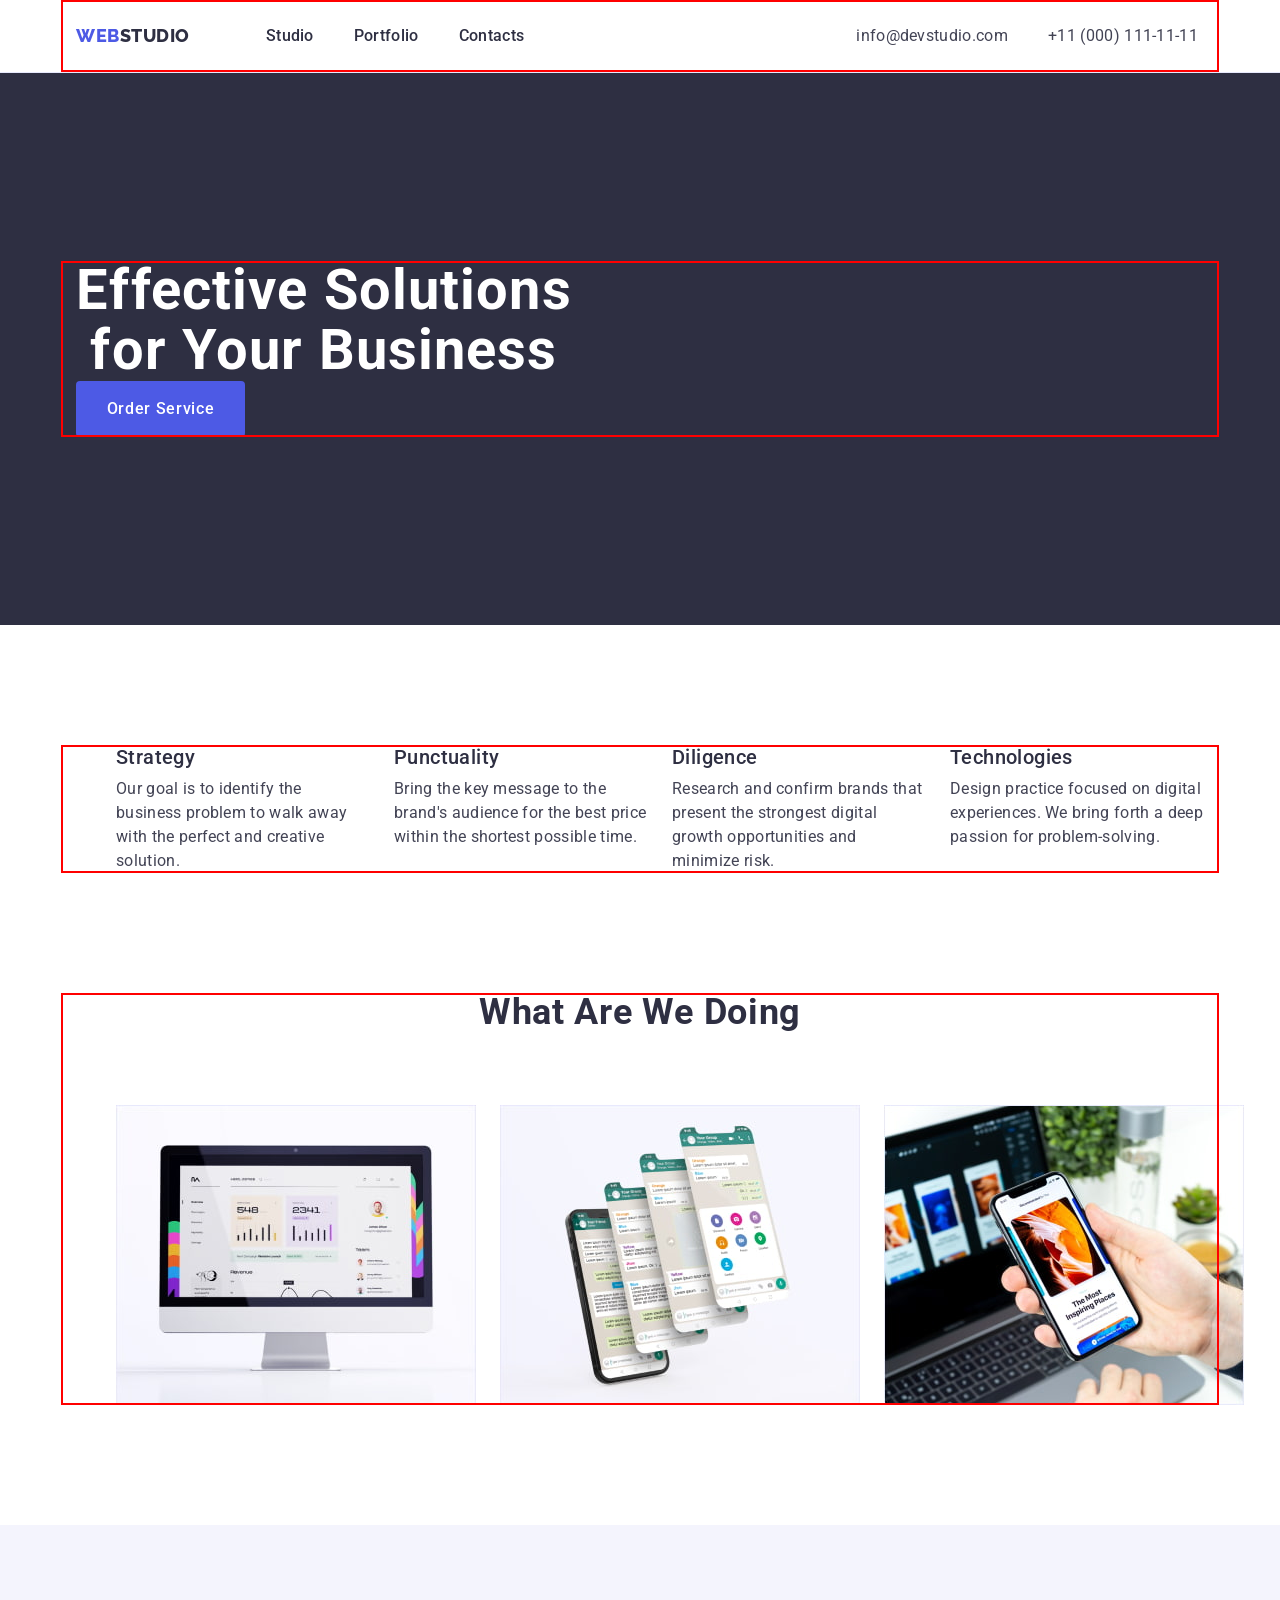
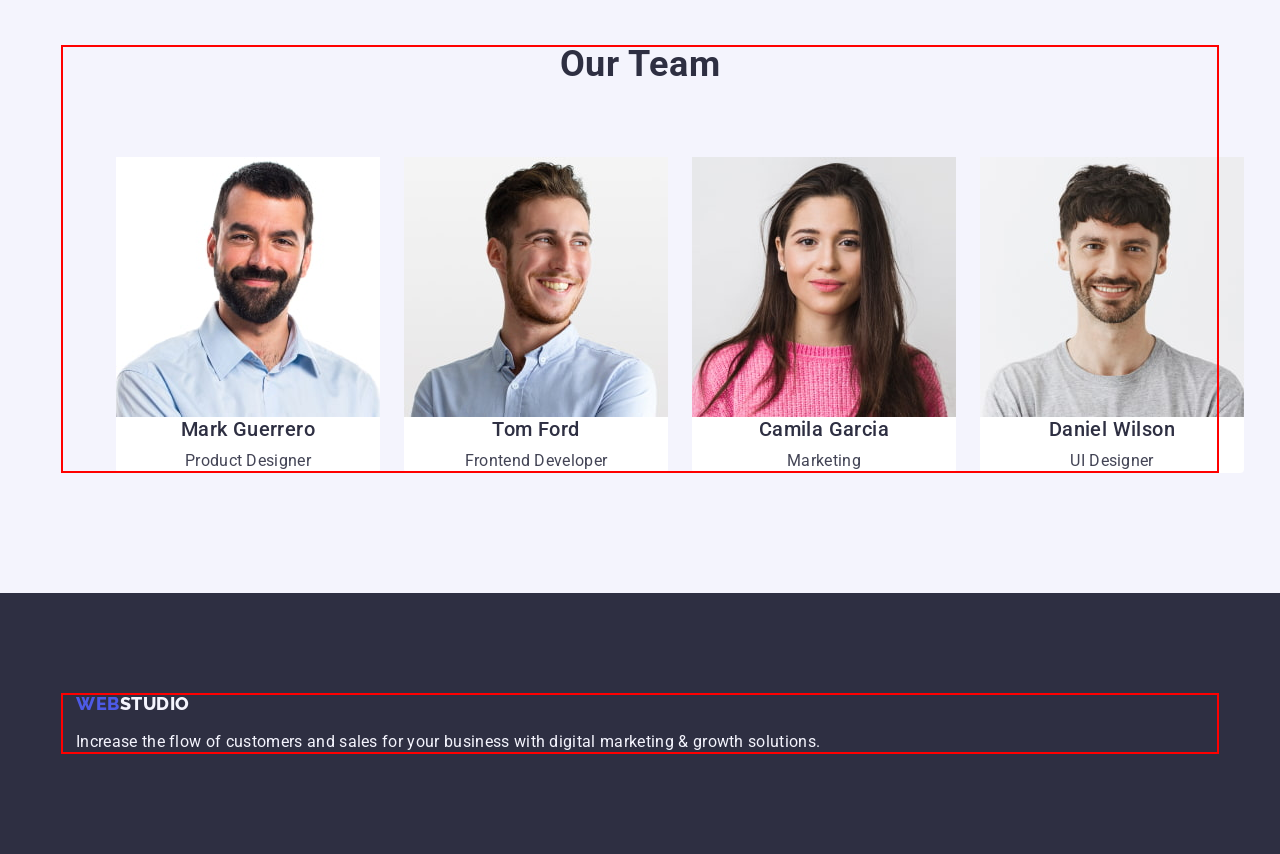
==== index.html @ 42623154 "sub" ====
<!DOCTYPE html>
<html lang="en">
  <head>
    <meta charset="UTF-8" />
    <meta http-equiv="X-UA-Compatible" content="IE=edge" />
    <meta name="viewport" content="width=device-width, initial-scale=1.0" />
    <title>WebStudio</title>
    <link rel="preconnect" href="https://fonts.googleapis.com" />
    <link rel="preconnect" href="https://fonts.gstatic.com" crossorigin />
    <link
      href="https://fonts.googleapis.com/css2?family=Raleway:wght@800&family=Roboto:wght@400;500;700;900&display=swap"
      rel="stylesheet"
    />
    <link rel="stylesheet" href="./css/modern-normalize.min.css" />
    <link rel="stylesheet" href="./css/styles.css" />
  </head>
  <body>
    <header class="header">
      <div class="container header-flex">
        <nav class="nav-header-flex">
          <a class="icon link logo-header" href="./index.html"
            >Web<span class="logo">Studio</span></a
          >
          <ul class="list header-nav-list">
            <li>
              <a class="link header-nav hover focus" href="./index.html"
                >Studio</a
              >
            </li>
            <li>
              <a class="link header-nav hover focus" href="./portfolio.html"
                >Portfolio</a
              >
            </li>
            <li>
              <a class="link header-nav hover focus" href="">Contacts</a>
            </li>
          </ul>
        </nav>
        <address class="addres">
          <ul class="list addres-list">
            <li>
              <a
                class="link list header-addres hover focus"
                href="mailto:info@devstudio.com"
                >info@devstudio.com</a
              >
            </li>
            <li>
              <a
                class="link list header-addres hover focus"
                href="tel:+110001111111"
                >+11 (000) 111-11-11</a
              >
            </li>
          </ul>
        </address>
      </div>
    </header>
    <main>
      <section class="section-cl-hero">
        <div class="container">
          <h1 class="title-hero">Effective Solutions for Your Business</h1>
          <button class="btn btn-hero" type="button">Order Service</button>
        </div>
      </section>
      <section class="section-two">
        <div class="container">
          <h2 class="subtitle" hidden>Feature</h2>
          <ul class="list">
            <li class="text-section-two">
              <h3 class="subtitle">Strategy</h3>
              <p class="body-txt">
                Our goal is to identify the business problem to walk away with
                the perfect and creative solution.
              </p>
            </li>
            <li class="text-section-two">
              <h3 class="subtitle">Punctuality</h3>
              <p class="body-txt">
                Bring the key message to the brand's audience for the best price
                within the shortest possible time.
              </p>
            </li>
            <li class="text-section-two">
              <h3 class="subtitle">Diligence</h3>
              <p class="body-txt">
                Research and confirm brands that present the strongest digital
                growth opportunities and minimize risk.
              </p>
            </li>
            <li class="text-section-two">
              <h3 class="subtitle">Technologies</h3>
              <p class="body-txt">
                Design practice focused on digital experiences. We bring forth a
                deep passion for problem-solving.
              </p>
            </li>
          </ul>
        </div>
      </section>
      <section class="section-three">
        <div class="container">
          <h2 class="main-subtitle">What are we doing</h2>
          <ul class="list">
            <li class="text-section-three">
              <img
                src="./images/main-section3/Rectangle71.jpg"
                alt="monitor"
                width="360"
                height="300"
              />
            </li>
            <li class="text-section-three">
              <img
                src="./images/main-section3/Rectangle72.jpg"
                alt="telefon zi skrinamy"
                width="360"
                height="300"
              />
            </li>
            <li class="text-section-three">
              <img
                src="./images/main-section3/Rectangle73.jpg"
                alt="telefon u ruci"
                width="360"
                height="300"
              />
            </li>
          </ul>
        </div>
      </section>
      <section class="section-four">
        <div class="container">
          <h2 class="main-subtitle">Our Team</h2>
          <ul class="list">
            <li class="list-background text-section-four">
              <img
                src="./images/main-section4team/img.jpg"
                alt="Mark Guerrero"
                width="264"
                height="260"
              />
              <h3 class="subtitle subtitle-section-four">Mark Guerrero</h3>
              <p class="body-txt small-txt">Product Designer</p>
            </li>
            <li class="list-background text-section-four">
              <img
                src="./images/main-section4team/img2.jpg"
                alt="Tom Ford"
                width="264"
                height="260"
              />
              <h3 class="subtitle subtitle-section-four">Tom Ford</h3>
              <p class="body-txt small-txt">Frontend Developer</p>
            </li>
            <li class="list-background text-section-four">
              <img
                src="./images/main-section4team/img3.jpg"
                alt="Camila Garcia"
                width="264"
                height="260"
              />
              <h3 class="subtitle subtitle-section-four">Camila Garcia</h3>
              <p class="body-txt small-txt">Marketing</p>
            </li>
            <li class="list-background text-section-four">
              <img
                src="./images/main-section4team/img4.jpg"
                alt="Daniel Wilson"
                width="264"
                height="260"
              />
              <h3 class="subtitle subtitle-section-four">Daniel Wilson</h3>
              <p class="body-txt small-txt">UI Designer</p>
            </li>
          </ul>
        </div>
      </section>
    </main>
    <footer class="footer">
      <div class="container">
        <a class="icon link icon-footer" href="./index.html"
          >Web<span class="logo-footer">Studio</span></a
        >
        <p class="body-txt-footer">
          Increase the flow of customers and sales for your business with
          digital marketing & growth solutions.
        </p>
      </div>
    </footer>
  </body>
</html>
---- css/styles.css ----
:root {
  /* color */
  --logo-color: #404bbf;
  --main-txt-cl: #2e2f42;
  --secondary-txt-cl: #434455;
}
body {
  font-family: "Roboto", sans-serif;
  color: #434455;
  background-color: #ffffff;
}

.container {
  width: 1158px;
  padding: 0 15px;
  margin: 0 auto;
  outline: 2px solid red;
  outline-offset: -2px;
}
img {
  display: block;
}
h1,
h2,
h3,
h4,
h5,
h6,
p,
ul {
  margin: 0;
}

/**
  |============================
  | Header
  |============================
*/
.header {
  border-bottom: 1px solid #e7e9fc;
}
.nav-header-flex {
  display: flex;
  align-items: center;
}
.list,
.list-portfolio-btn,
.list-portfolio-card
 {
  list-style: none;
  display: flex;
  gap: 24px;
}
.list-portfolio {
  justify-content: center;
  margin-bottom: 72px;
}
.list-portfolio-card {
  flex-wrap: wrap;
  column-gap: 24px;
  row-gap: 48px;
}
.link {
  text-decoration: none;
}
.hover:hover,
.focus:focus {
  color: #404bbf;
}
.addres {
  font-style: normal;
}
.header-addres {
  line-height: 1.5;
  letter-spacing: 0.02em;
  color: inherit;
}
.addres-list {
  display: flex;
  align-items: center;
  gap: 40px;
  padding: 24px 0;
}
.header-flex {
  display: flex;
  align-items: center
  margin: 0px;
}
.header-nav {
  font-weight: 500;
  line-height: 1.5;
  letter-spacing: 0.02em;
  color: #2e2f42;
  padding: 24px 0;
}
.header-nav-list {
  display: flex;
  align-items: center;
  gap: 40px;
  margin-right: 332px;
  padding: 0;
}
.logo {
  font-family: "Raleway", sans-serif;
  font-weight: 800;
  font-size: 18px;
  line-height: 1.17;
  display: flex;
  align-items: center;
  letter-spacing: 0.03em;
  text-transform: uppercase;
  color: #2e2f42;
}
.icon {
  font-family: "Raleway", sans-serif;
  font-weight: 800;
  font-size: 18px;
  line-height: 1.17;
  display: flex;
  align-items: center;
  letter-spacing: 0.03em;
  text-transform: uppercase;
  color: #4d5ae5;
}
.logo-header {
  display: flex;
  margin-right: 76px;
  padding: 24px 0;
}

/**
  |============================
  | Main
  |============================
*/
.section {
  padding: 120px 0;

}
.main-subtitle {
  font-weight: 700;
  font-size: 36px;
  line-height: 1.11;
  letter-spacing: 0.02em;
  text-align: center;
  text-transform: capitalize;
  color: #2e2f42;
  margin-bottom: 72px;
}
.subtitle,
.subtitle-section-four {
  font-weight: 500;
  font-size: 20px;
  line-height: 1.2;
  letter-spacing: 0.02em;
  color: #2e2f42;
  margin-bottom: 8px;
  
}
.subtitle-section-four {
 text-align: center;
}
.text-section-two,
.text-section-four {
  flex-basis: calc((100% - 72px) / 4);
}
.text-section-four {
  border-radius: 0px 0px 4px 4px;
}
.container-list-four {
  display: flex;
  padding: 32px 16px;

}
.section-cl-hero {
  background-color: #2e2f42;
  padding: 188px 0;
  text-align: center;
}

.btn:hover,
.btn:focus {
  background-color: #404bbf;
  color: #ffffff;
}
.btn-hero {
  font-family: inherit;
  font-style: normal;
  font-weight: 500;
  font-size: 16px;
  line-height: 1.5;
  display: flex;
  align-items: center;
  cursor: pointer;
  letter-spacing: 0.04em;
  background-color: #4d5ae5;
  color: #ffffff;
  display: block;
  min-width: 169px;
  height: 56px;
  border: none;
  border-radius: 4px;
  cursor: pointer;
  
}
.btn-portfolio {
  font-family: inherit;
  font-style: normal;
  font-weight: 500;
  font-size: 16px;
  line-height: 1.5;
  display: flex;
  align-items: center;
  cursor: pointer;
  letter-spacing: 0.04em;
  background-color: #f4f4fd;
  color: #4d5ae5;
  padding: 12px 24px;
  border: 1px solid #e7e9fc;
  border-radius: 4px;
}
.btn-portfolio:hover,
.btn-portfolio:focus {
    background-color: #404bbf;
  color: #ffffff;
border: 1px solid transparent;
}
.title-hero {
  font-weight: 700;
  font-size: 56px;
  line-height: 1.07;
  letter-spacing: 0.02em;
  text-align: center;
  color: #ffffff;
  max-width: 496px;
}
.section-two,
.section-four {
  padding: 120px 0;
}
.section-three {
  padding-bottom: 120px;
}
.text-section-three {
 flex-basis: calc((100% - 48px) / 3); 
}
.section-four {
  background-color: #f4f4fd;
}
.list-background {
  background-color: #ffffff;
}
.body-txt,
.body-txt-footer {
  font-size: 16px;
  line-height: 1.5;
  letter-spacing: 0.02em;
  color: #434455;
}
.body-txt-footer {
  color: #f4f4fd;
}
.small-txt {
  text-align: center;
}
.visually-hidden {
  position: absolute;
  width: 1px;
  height: 1px;
  margin: -1px;
  border: 0;
  padding: 0;

  white-space: nowrap;
  clip-path: inset(100%);
  clip: rect(0 0 0 0);
  overflow: hidden;
}
.section-portfolio {
  padding: 96px 0 120px;
}

/**
  |============================
  | Footer
  |============================
*/
.footer {
  background-color: #2e2f42;
  padding: 100px 0;
}
.logo-footer {
  font-family: "Raleway", sans-serif;
  font-weight: 800;
  font-size: 18px;
  line-height: 1.17;
  display: flex;
  align-items: center;
  letter-spacing: 0.03em;
  text-transform: uppercase;
  color: #f4f4fd;
  display: inline-block;
}
.icon-footer {
  display: inline-block;
  margin-bottom: 16px;
}
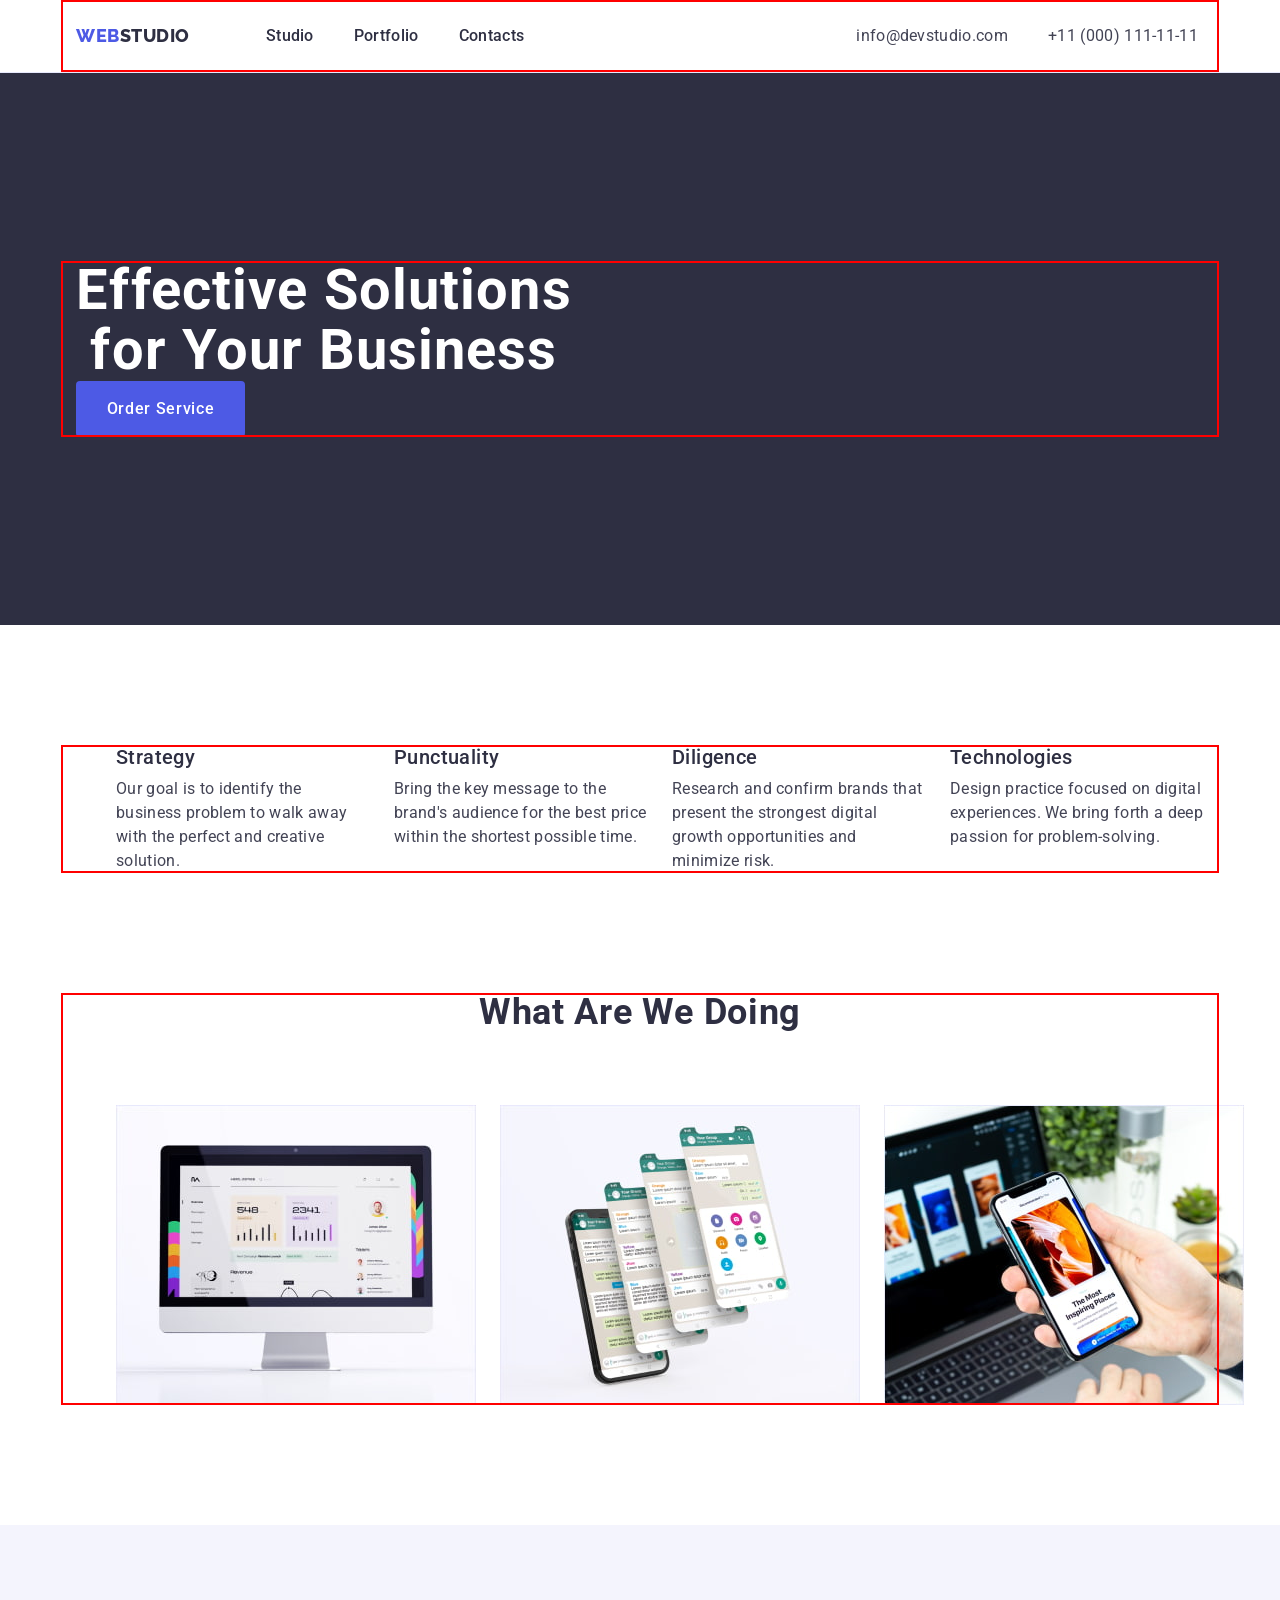
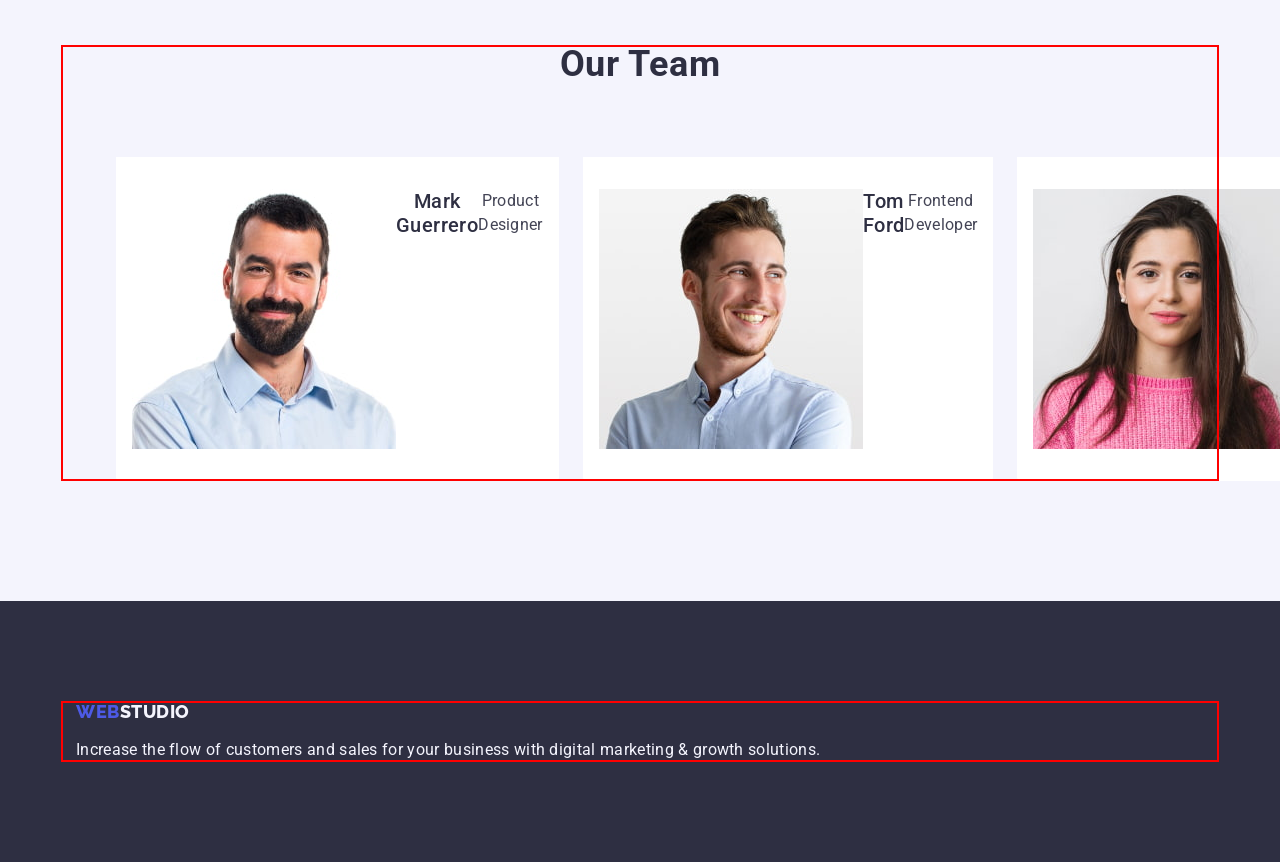
==== commit 9d7cbd8c: "sub" ====
--- a/index.html
+++ b/index.html
@@ -135,44 +135,52 @@
           <h2 class="main-subtitle">Our Team</h2>
           <ul class="list">
             <li class="list-background text-section-four">
-              <img
-                src="./images/main-section4team/img.jpg"
-                alt="Mark Guerrero"
-                width="264"
-                height="260"
-              />
-              <h3 class="subtitle subtitle-section-four">Mark Guerrero</h3>
-              <p class="body-txt small-txt">Product Designer</p>
-            </li>
-            <li class="list-background text-section-four">
-              <img
-                src="./images/main-section4team/img2.jpg"
-                alt="Tom Ford"
-                width="264"
-                height="260"
-              />
-              <h3 class="subtitle subtitle-section-four">Tom Ford</h3>
-              <p class="body-txt small-txt">Frontend Developer</p>
-            </li>
-            <li class="list-background text-section-four">
-              <img
-                src="./images/main-section4team/img3.jpg"
-                alt="Camila Garcia"
-                width="264"
-                height="260"
-              />
-              <h3 class="subtitle subtitle-section-four">Camila Garcia</h3>
-              <p class="body-txt small-txt">Marketing</p>
-            </li>
-            <li class="list-background text-section-four">
-              <img
-                src="./images/main-section4team/img4.jpg"
-                alt="Daniel Wilson"
-                width="264"
-                height="260"
-              />
-              <h3 class="subtitle subtitle-section-four">Daniel Wilson</h3>
-              <p class="body-txt small-txt">UI Designer</p>
+              <div class="container-list-four">
+                <img
+                  src="./images/main-section4team/img.jpg"
+                  alt="Mark Guerrero"
+                  width="264"
+                  height="260"
+                />
+                <h3 class="subtitle subtitle-section-four">Mark Guerrero</h3>
+                <p class="body-txt small-txt">Product Designer</p>
+              </div>
+            </li>
+            <li class="list-background text-section-four">
+              <div class="container-list-four">
+                <img
+                  src="./images/main-section4team/img2.jpg"
+                  alt="Tom Ford"
+                  width="264"
+                  height="260"
+                />
+                <h3 class="subtitle subtitle-section-four">Tom Ford</h3>
+                <p class="body-txt small-txt">Frontend Developer</p>
+              </div>
+            </li>
+            <li class="list-background text-section-four">
+              <div class="container-list-four">
+                <img
+                  src="./images/main-section4team/img3.jpg"
+                  alt="Camila Garcia"
+                  width="264"
+                  height="260"
+                />
+                <h3 class="subtitle subtitle-section-four">Camila Garcia</h3>
+                <p class="body-txt small-txt">Marketing</p>
+              </div>
+            </li>
+            <li class="list-background text-section-four">
+              <div class="container-list-four">
+                <img
+                  src="./images/main-section4team/img4.jpg"
+                  alt="Daniel Wilson"
+                  width="264"
+                  height="260"
+                />
+                <h3 class="subtitle subtitle-section-four">Daniel Wilson</h3>
+                <p class="body-txt small-txt">UI Designer</p>
+              </div>
             </li>
           </ul>
         </div>
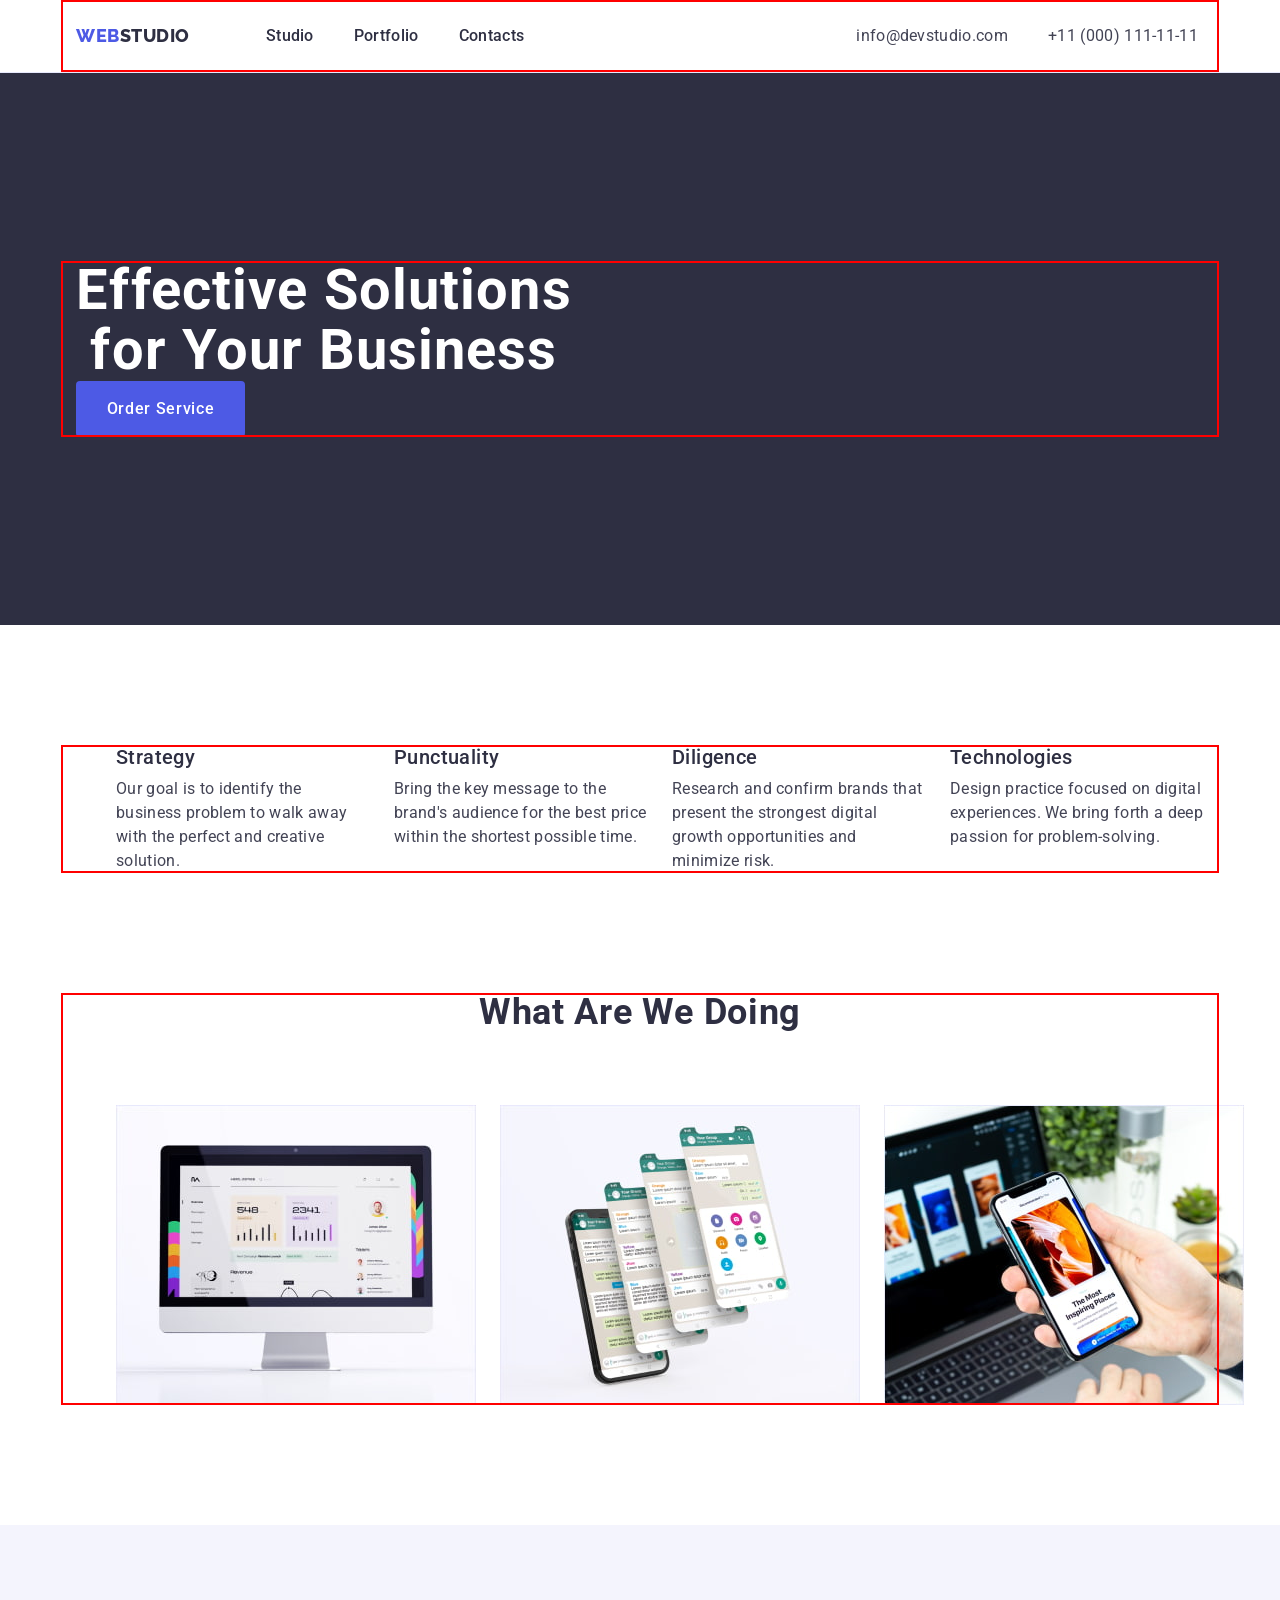
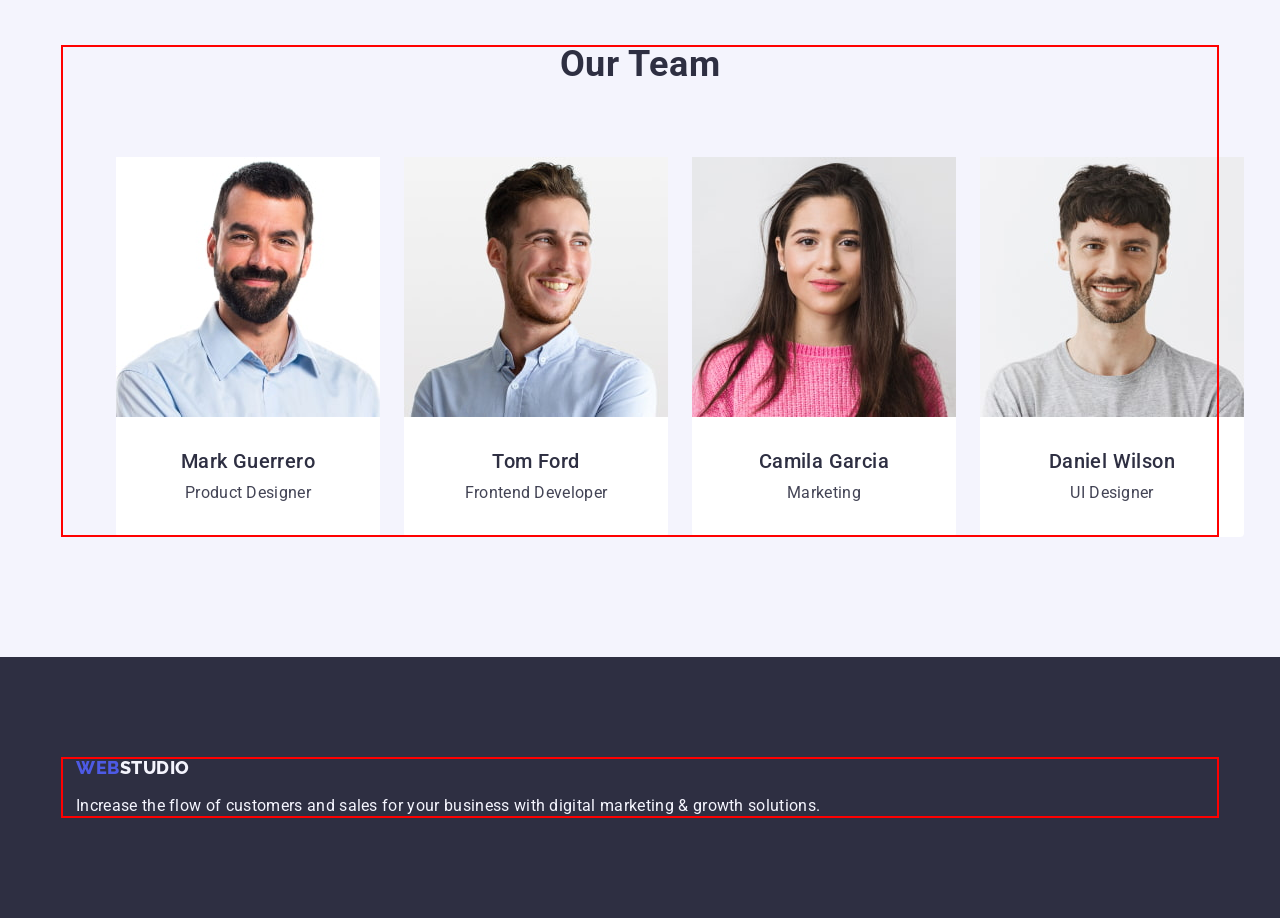
==== commit c78f4fb0: "sub" ====
--- a/index.html
+++ b/index.html
@@ -135,49 +135,49 @@
           <h2 class="main-subtitle">Our Team</h2>
           <ul class="list">
             <li class="list-background text-section-four">
-              <div class="container-list-four">
-                <img
-                  src="./images/main-section4team/img.jpg"
-                  alt="Mark Guerrero"
-                  width="264"
-                  height="260"
-                />
+              <img
+                src="./images/main-section4team/img.jpg"
+                alt="Mark Guerrero"
+                width="264"
+                height="260"
+              />
+              <div class="container-list-four">
                 <h3 class="subtitle subtitle-section-four">Mark Guerrero</h3>
                 <p class="body-txt small-txt">Product Designer</p>
               </div>
             </li>
             <li class="list-background text-section-four">
-              <div class="container-list-four">
-                <img
-                  src="./images/main-section4team/img2.jpg"
-                  alt="Tom Ford"
-                  width="264"
-                  height="260"
-                />
+              <img
+                src="./images/main-section4team/img2.jpg"
+                alt="Tom Ford"
+                width="264"
+                height="260"
+              />
+              <div class="container-list-four">
                 <h3 class="subtitle subtitle-section-four">Tom Ford</h3>
                 <p class="body-txt small-txt">Frontend Developer</p>
               </div>
             </li>
             <li class="list-background text-section-four">
-              <div class="container-list-four">
-                <img
-                  src="./images/main-section4team/img3.jpg"
-                  alt="Camila Garcia"
-                  width="264"
-                  height="260"
-                />
+              <img
+                src="./images/main-section4team/img3.jpg"
+                alt="Camila Garcia"
+                width="264"
+                height="260"
+              />
+              <div class="container-list-four">
                 <h3 class="subtitle subtitle-section-four">Camila Garcia</h3>
                 <p class="body-txt small-txt">Marketing</p>
               </div>
             </li>
             <li class="list-background text-section-four">
-              <div class="container-list-four">
-                <img
-                  src="./images/main-section4team/img4.jpg"
-                  alt="Daniel Wilson"
-                  width="264"
-                  height="260"
-                />
+              <img
+                src="./images/main-section4team/img4.jpg"
+                alt="Daniel Wilson"
+                width="264"
+                height="260"
+              />
+              <div class="container-list-four">
                 <h3 class="subtitle subtitle-section-four">Daniel Wilson</h3>
                 <p class="body-txt small-txt">UI Designer</p>
               </div>
--- a/css/styles.css
+++ b/css/styles.css
@@ -168,9 +168,7 @@
   border-radius: 0px 0px 4px 4px;
 }
 .container-list-four {
-  display: flex;
   padding: 32px 16px;
-
 }
 .section-cl-hero {
   background-color: #2e2f42;
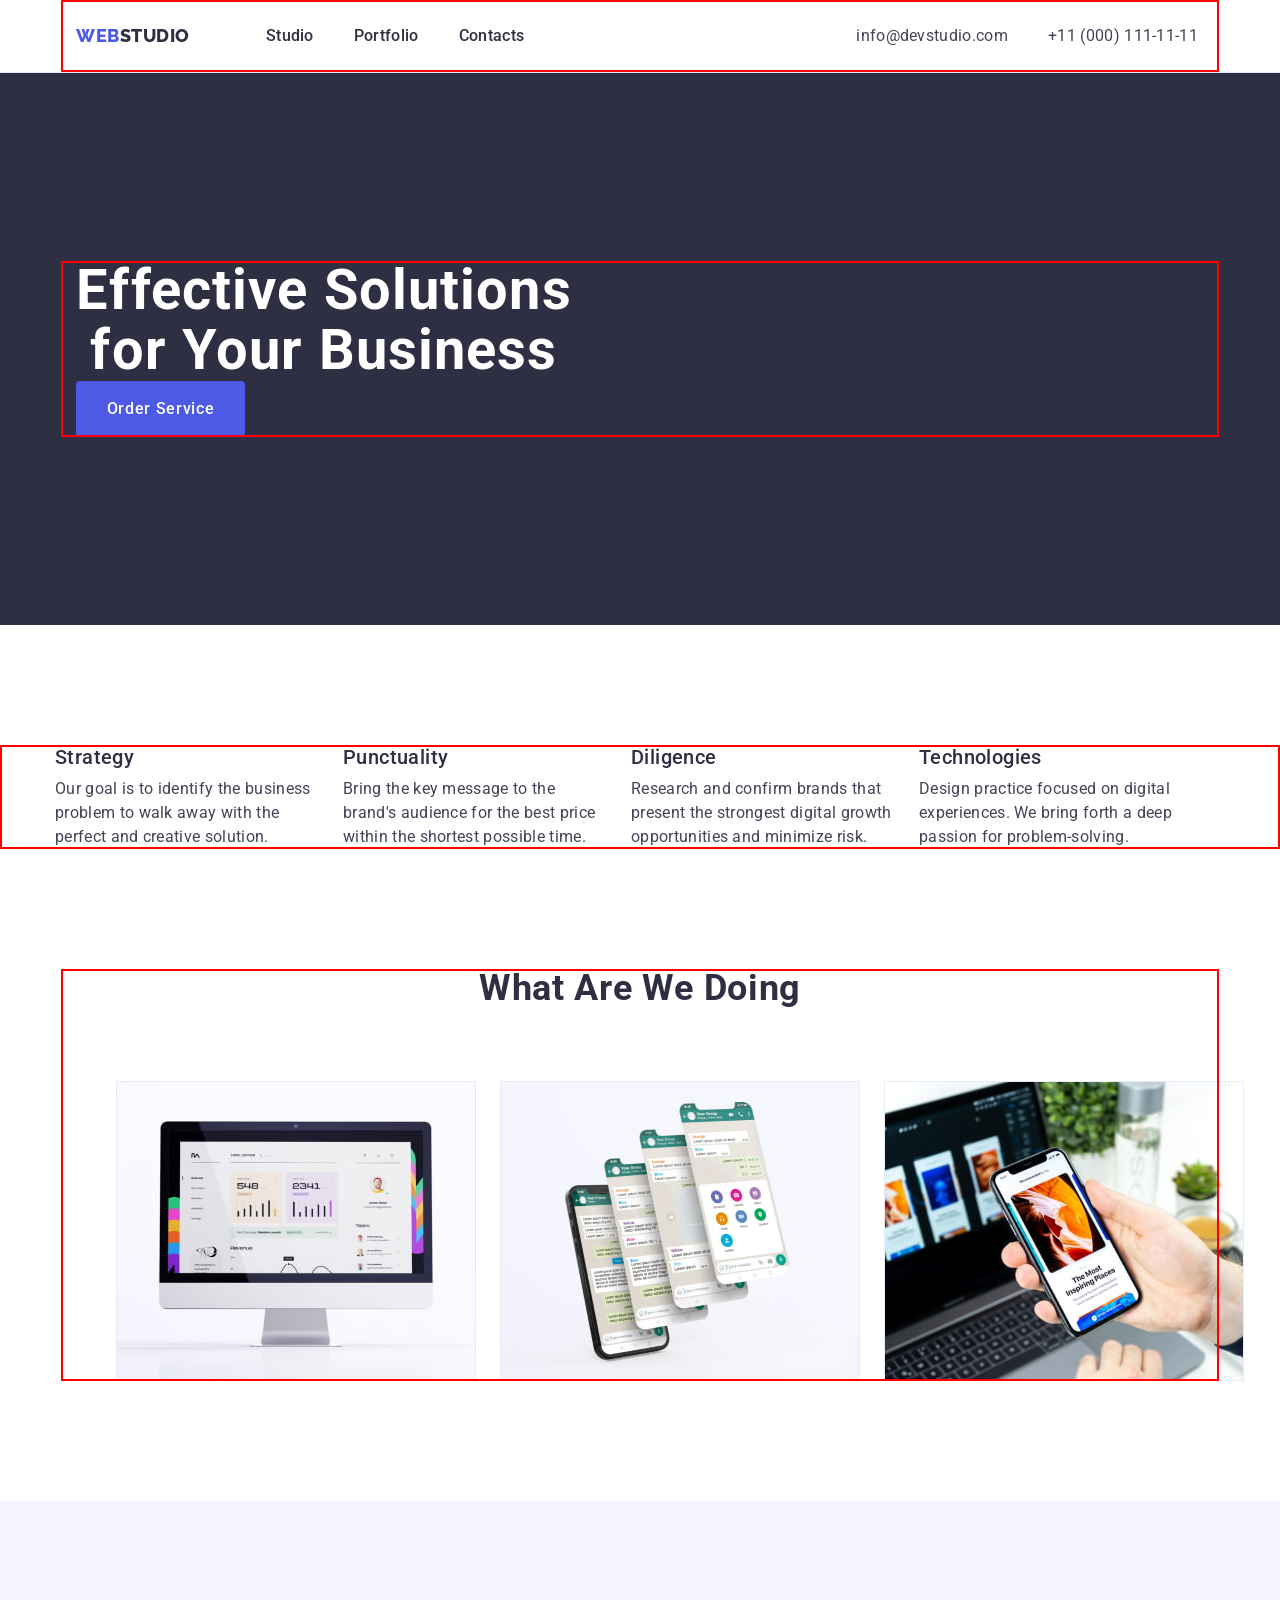
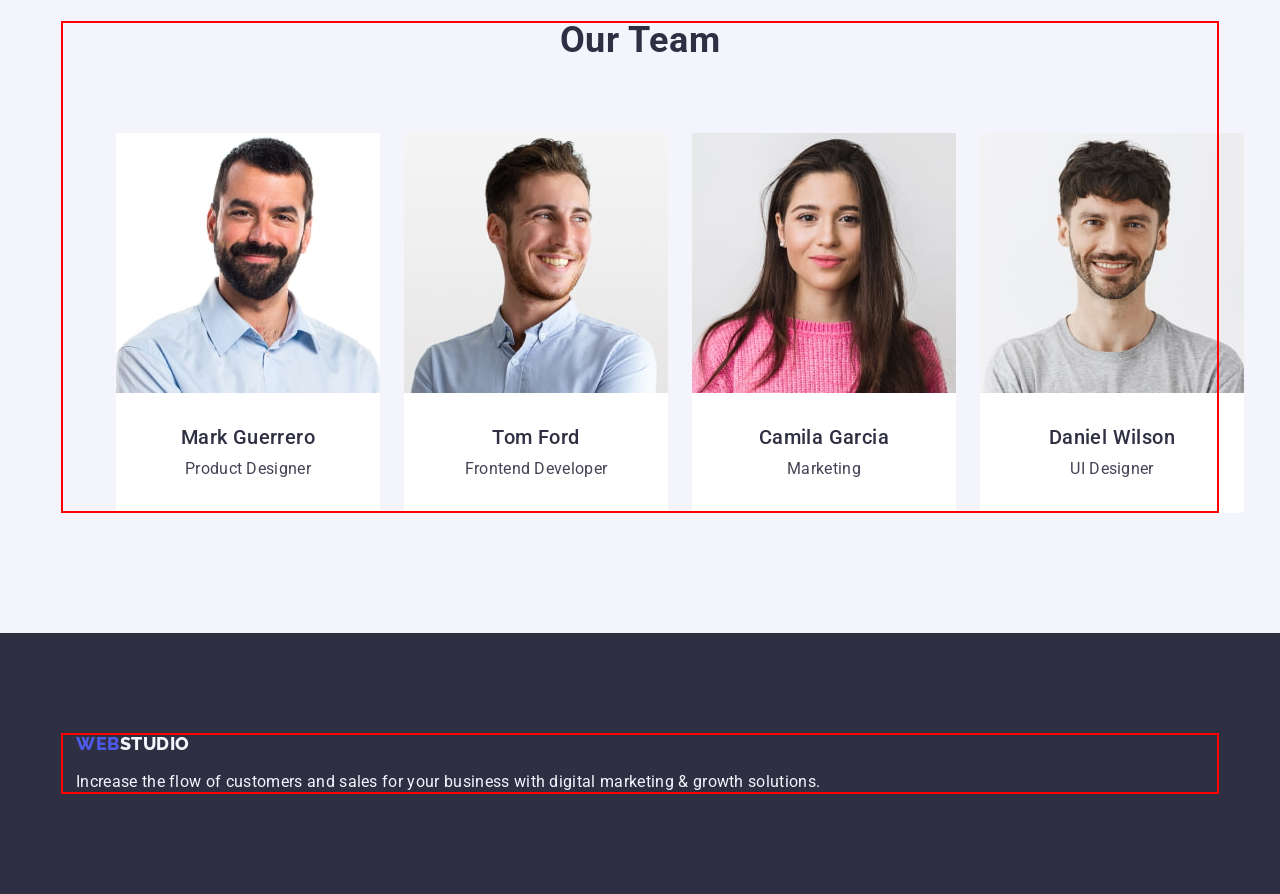
==== commit 5a6545d4: "sub" ====
--- a/index.html
+++ b/index.html
@@ -65,7 +65,7 @@
         </div>
       </section>
       <section class="section-two">
-        <div class="container">
+        <div class="container container-test">
           <h2 class="subtitle" hidden>Feature</h2>
           <ul class="list">
             <li class="text-section-two">
--- a/css/styles.css
+++ b/css/styles.css
@@ -10,12 +10,16 @@
   background-color: #ffffff;
 }
 
-.container {
+.container,
+.container-test {
   width: 1158px;
   padding: 0 15px;
   margin: 0 auto;
   outline: 2px solid red;
   outline-offset: -2px;
+}
+.container-test {
+  width: auto;
 }
 img {
   display: block;
@@ -45,16 +49,16 @@
 }
 .list,
 .list-portfolio-btn,
-.list-portfolio-card
- {
+.list-portfolio-card {
   list-style: none;
   display: flex;
   gap: 24px;
 }
-.list-portfolio {
+.list-portfolio-btn {
   justify-content: center;
   margin-bottom: 72px;
 }
+
 .list-portfolio-card {
   flex-wrap: wrap;
   column-gap: 24px;
@@ -83,9 +87,10 @@
 }
 .header-flex {
   display: flex;
-  align-items: center
-  margin: 0px;
-}
+  align-items: center;
+  margin: 0 auto;
+}
+
 .header-nav {
   font-weight: 500;
   line-height: 1.5;
@@ -135,7 +140,6 @@
 */
 .section {
   padding: 120px 0;
-
 }
 .main-subtitle {
   font-weight: 700;
@@ -155,20 +159,25 @@
   letter-spacing: 0.02em;
   color: #2e2f42;
   margin-bottom: 8px;
-  
 }
 .subtitle-section-four {
- text-align: center;
-}
-.text-section-two,
-.text-section-four {
-  flex-basis: calc((100% - 72px) / 4);
+  text-align: center;
 }
 .text-section-four {
   border-radius: 0px 0px 4px 4px;
-}
-.container-list-four {
+  flex-basis: calc((100% - 72px) / 4);
+}
+.text-section-two {
+  width: 264px;
+}
+
+.container-list-four,
+.container-portfolio-card {
   padding: 32px 16px;
+}
+.container-portfolio-card {
+  border: 1px solid #e7e9fc;
+  border-top: none;
 }
 .section-cl-hero {
   background-color: #2e2f42;
@@ -199,7 +208,6 @@
   border: none;
   border-radius: 4px;
   cursor: pointer;
-  
 }
 .btn-portfolio {
   font-family: inherit;
@@ -219,9 +227,9 @@
 }
 .btn-portfolio:hover,
 .btn-portfolio:focus {
-    background-color: #404bbf;
+  background-color: #404bbf;
   color: #ffffff;
-border: 1px solid transparent;
+  border: 1px solid transparent;
 }
 .title-hero {
   font-weight: 700;
@@ -240,7 +248,10 @@
   padding-bottom: 120px;
 }
 .text-section-three {
- flex-basis: calc((100% - 48px) / 3); 
+  flex-basis: calc((100% - 48px) / 3);
+}
+.card-portfolio {
+  width: calc((100% - 48px) / 3);
 }
 .section-four {
   background-color: #f4f4fd;
@@ -302,4 +313,4 @@
 .icon-footer {
   display: inline-block;
   margin-bottom: 16px;
-}+}
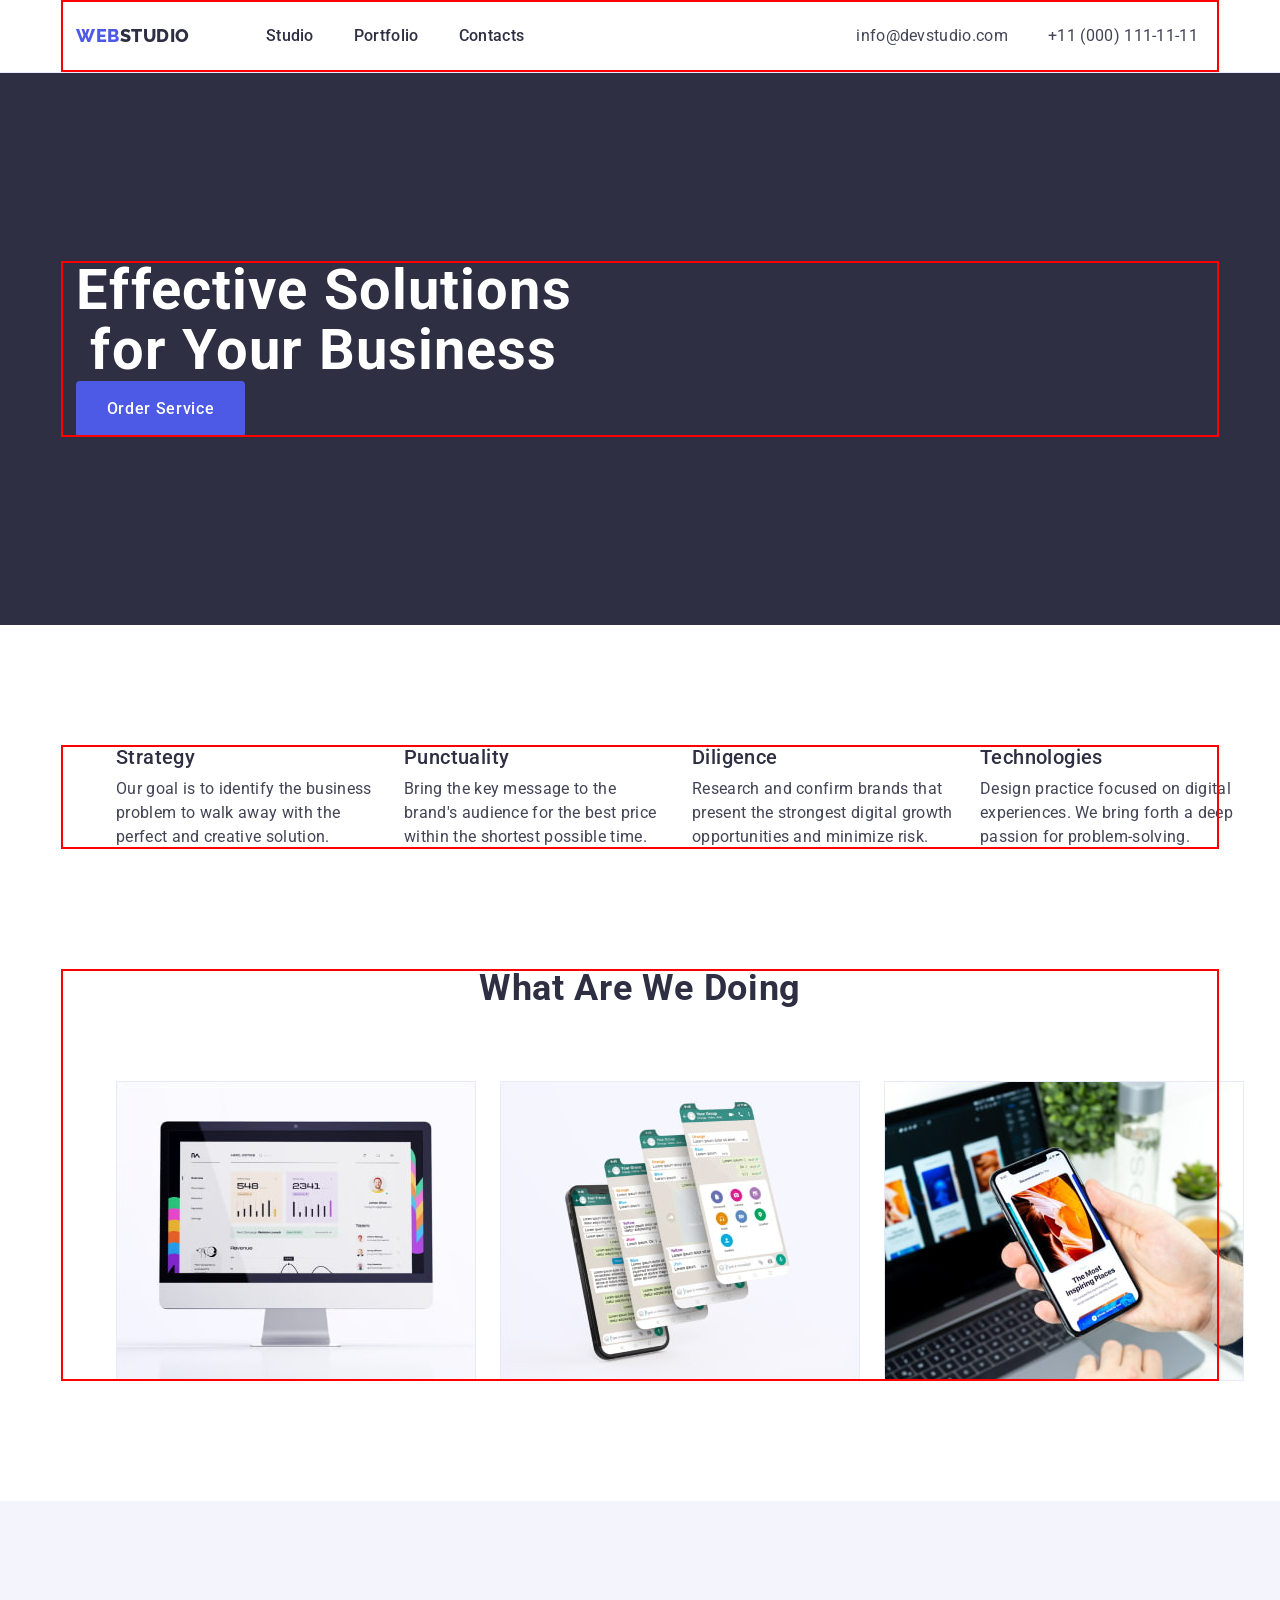
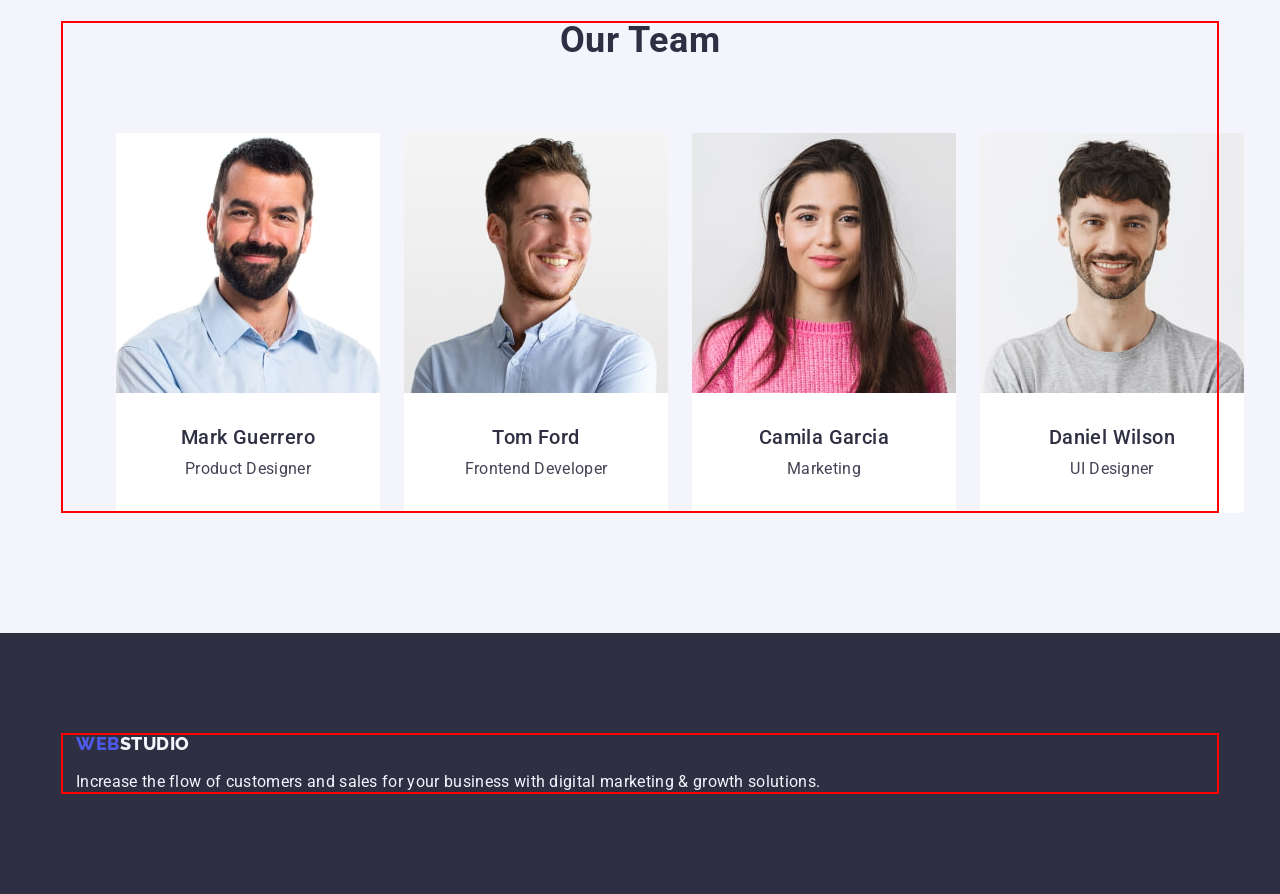
==== commit aac24735: "sub" ====
--- a/index.html
+++ b/index.html
@@ -65,7 +65,7 @@
         </div>
       </section>
       <section class="section-two">
-        <div class="container container-test">
+        <div class="container">
           <h2 class="subtitle" hidden>Feature</h2>
           <ul class="list">
             <li class="text-section-two">
--- a/css/styles.css
+++ b/css/styles.css
@@ -10,17 +10,14 @@
   background-color: #ffffff;
 }
 
-.container,
-.container-test {
+.container {
   width: 1158px;
   padding: 0 15px;
   margin: 0 auto;
   outline: 2px solid red;
   outline-offset: -2px;
 }
-.container-test {
-  width: auto;
-}
+
 img {
   display: block;
 }
@@ -168,7 +165,7 @@
   flex-basis: calc((100% - 72px) / 4);
 }
 .text-section-two {
-  width: 264px;
+  min-width: 264px;
 }
 
 .container-list-four,
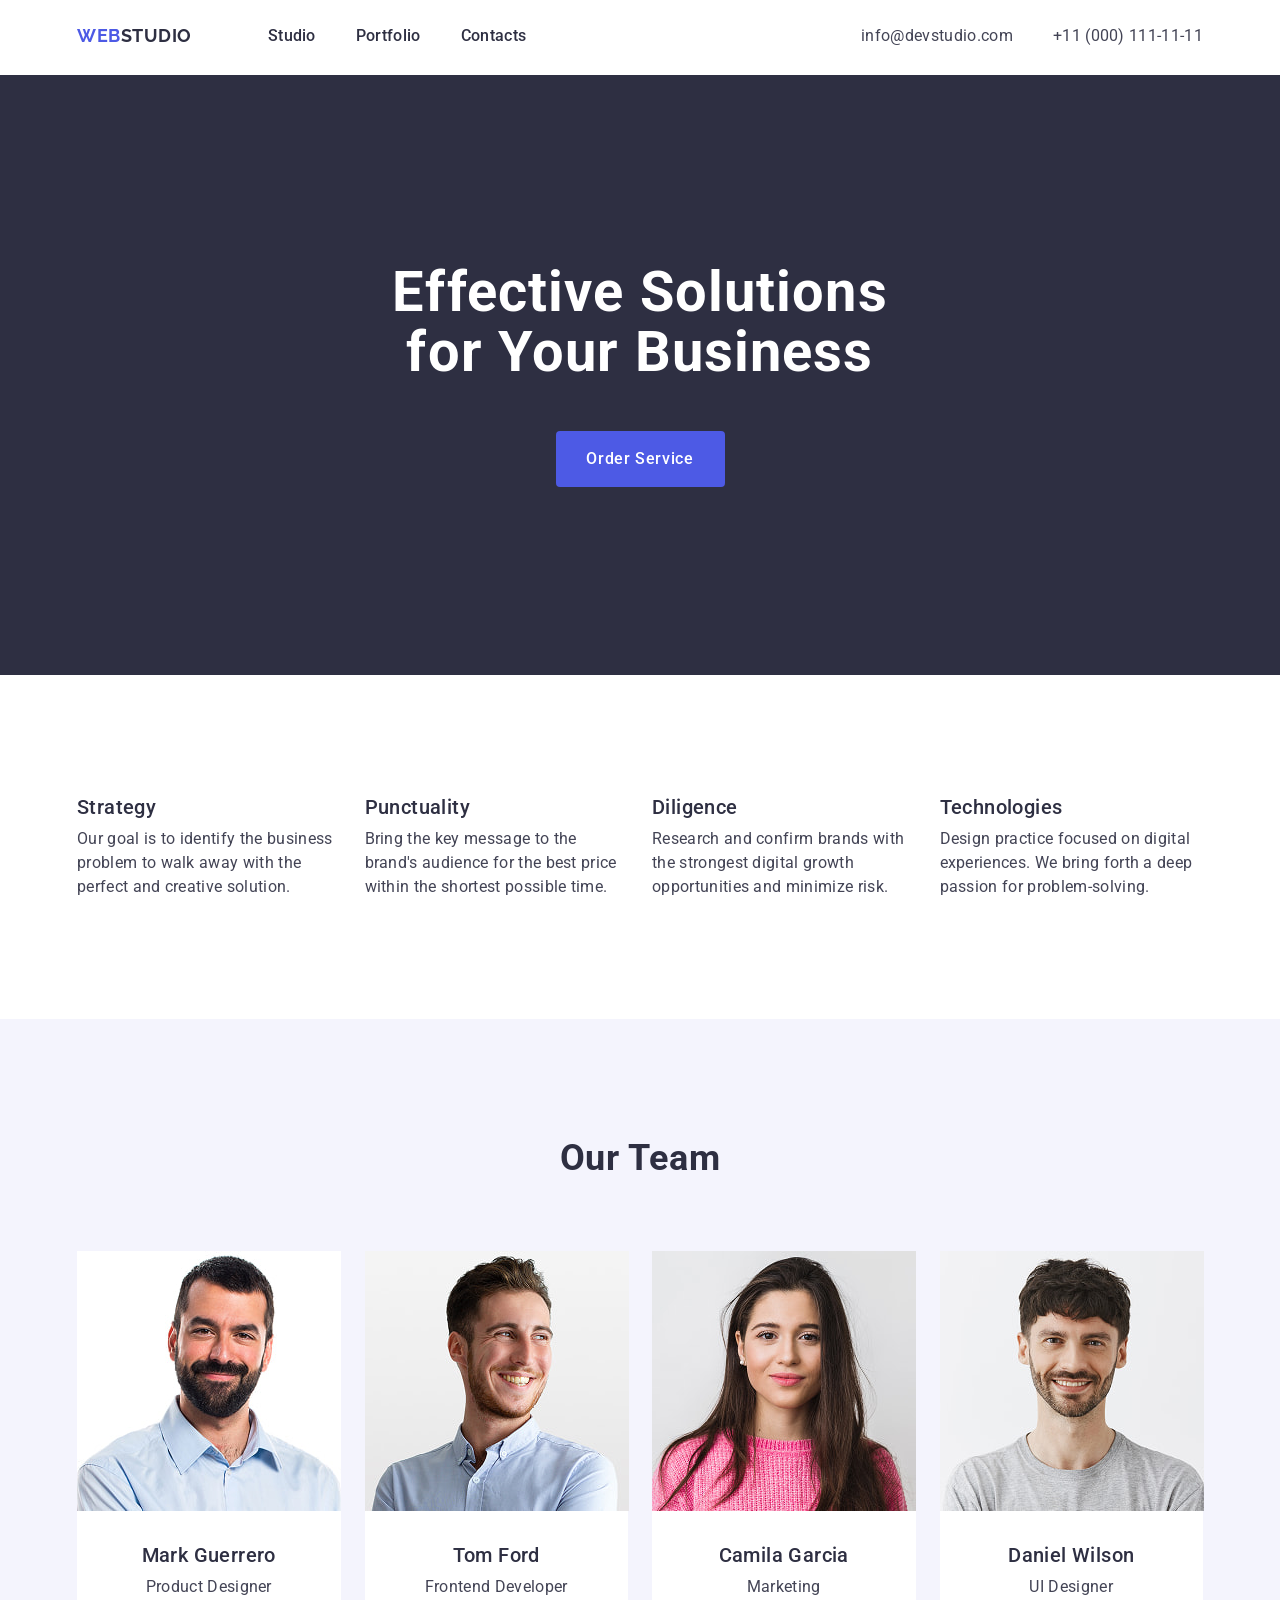
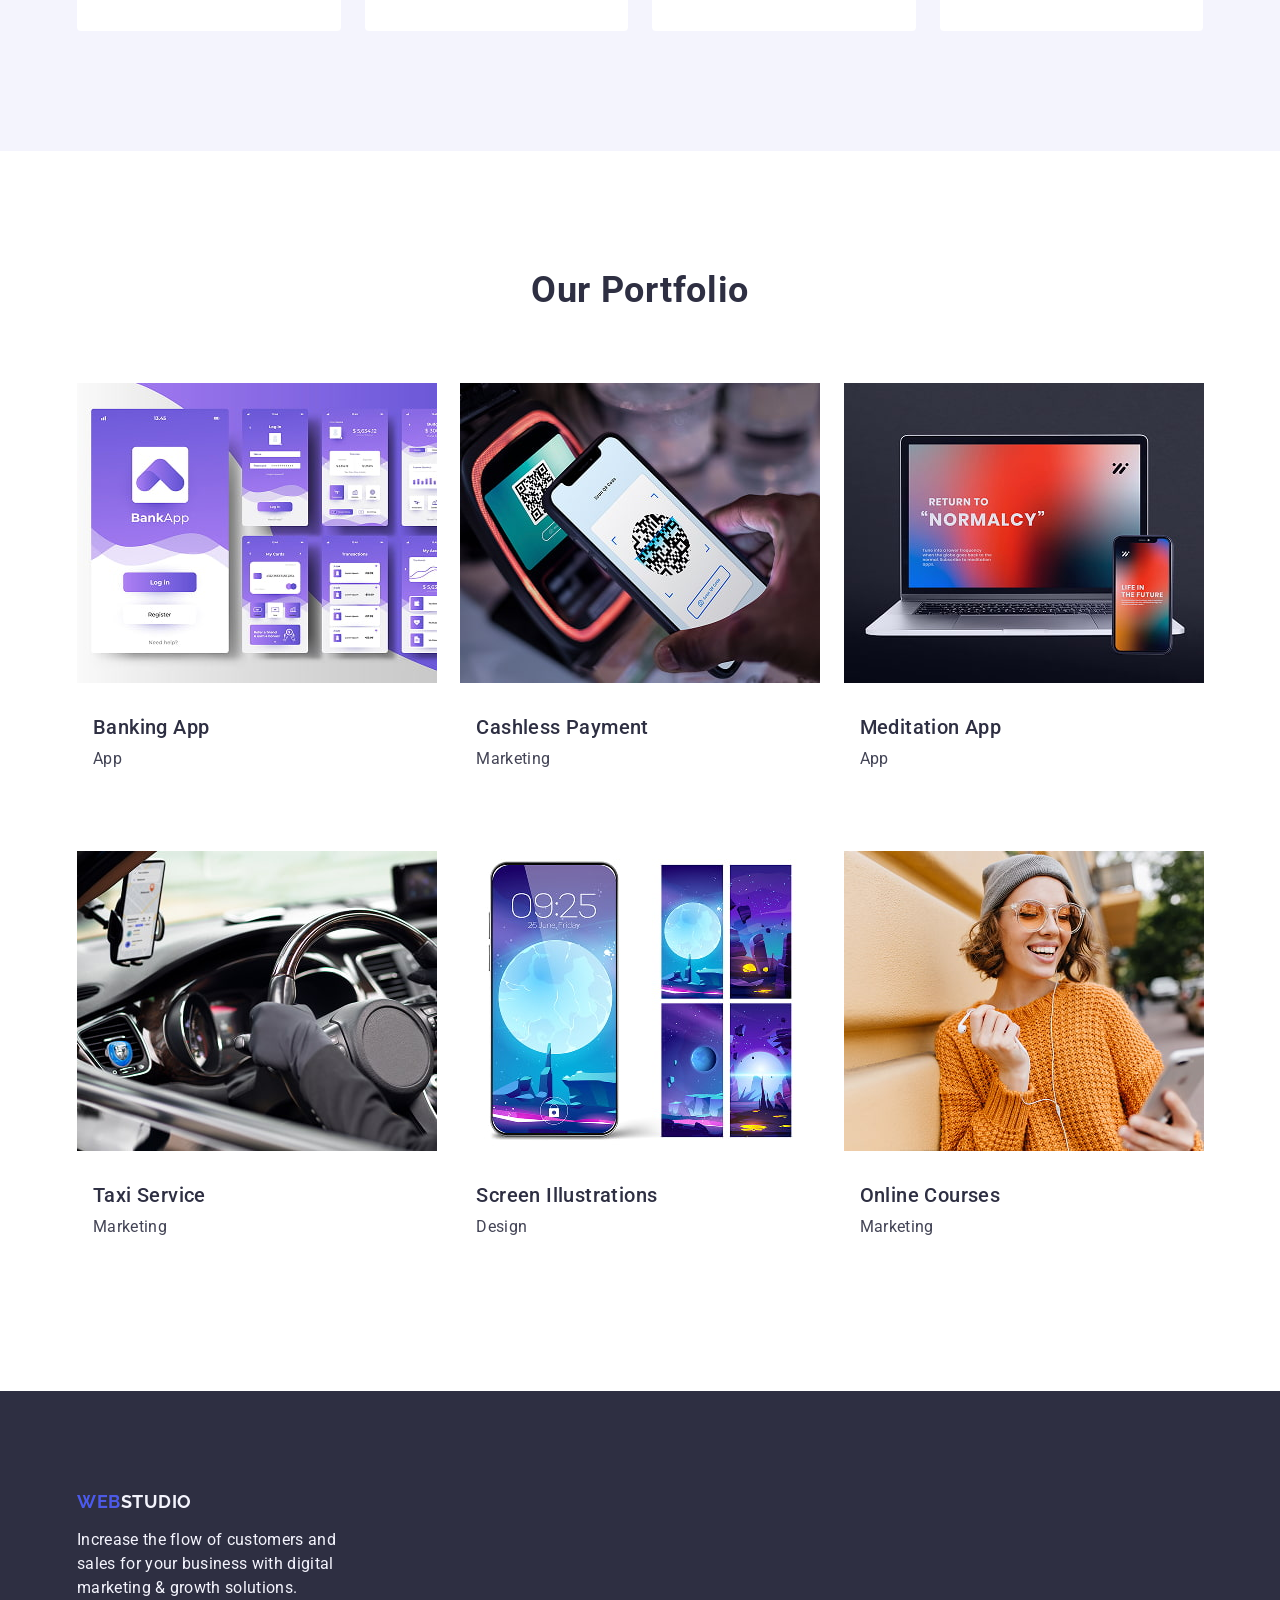
==== commit 47b7b297: "add" ====
--- a/index.html
+++ b/index.html
@@ -1,201 +1,182 @@
 <!DOCTYPE html>
 <html lang="en">
-  <head>
-    <meta charset="UTF-8" />
-    <meta http-equiv="X-UA-Compatible" content="IE=edge" />
-    <meta name="viewport" content="width=device-width, initial-scale=1.0" />
-    <title>WebStudio</title>
-    <link rel="preconnect" href="https://fonts.googleapis.com" />
-    <link rel="preconnect" href="https://fonts.gstatic.com" crossorigin />
-    <link
-      href="https://fonts.googleapis.com/css2?family=Raleway:wght@800&family=Roboto:wght@400;500;700;900&display=swap"
-      rel="stylesheet"
-    />
-    <link rel="stylesheet" href="./css/modern-normalize.min.css" />
-    <link rel="stylesheet" href="./css/styles.css" />
-  </head>
-  <body>
-    <header class="header">
-      <div class="container header-flex">
-        <nav class="nav-header-flex">
-          <a class="icon link logo-header" href="./index.html"
-            >Web<span class="logo">Studio</span></a
-          >
-          <ul class="list header-nav-list">
-            <li>
-              <a class="link header-nav hover focus" href="./index.html"
-                >Studio</a
-              >
-            </li>
-            <li>
-              <a class="link header-nav hover focus" href="./portfolio.html"
-                >Portfolio</a
-              >
-            </li>
-            <li>
-              <a class="link header-nav hover focus" href="">Contacts</a>
-            </li>
-          </ul>
-        </nav>
-        <address class="addres">
-          <ul class="list addres-list">
-            <li>
-              <a
-                class="link list header-addres hover focus"
-                href="mailto:info@devstudio.com"
-                >info@devstudio.com</a
-              >
-            </li>
-            <li>
-              <a
-                class="link list header-addres hover focus"
-                href="tel:+110001111111"
-                >+11 (000) 111-11-11</a
-              >
-            </li>
-          </ul>
-        </address>
-      </div>
+<head>
+    <meta charset="UTF-8">
+    <meta name="viewport" content="width=device-width, initial-scale=1.0">
+    <title>Document</title>
+    <!-- Fonts -->
+<link rel="preconnect" href="https://fonts.googleapis.com">
+<link rel="preconnect" href="https://fonts.gstatic.com" crossorigin>
+<link
+    href="https://fonts.googleapis.com/css2?family=Raleway:ital,wght@0,700;1,700&family=Roboto:ital,wdth,wght@0,75..100,100..900;1,75..100,100..900&display=swap"
+    rel="stylesheet">
+    <!-- Modern normalize -->
+    <link rel="stylesheet" href="https://cdn.jsdelivr.net/npm/modern-normalize@3.0.1/modern-normalize.min.css">
+    <!-- Our styles -->
+    <link rel="stylesheet" href="./css/styles.css">
+</head>
+<body>
+    <!-- PAGE HEADER -->
+    <header class="page-header">
+        <div class="container container-flex">
+<nav class="page-navigation">
+    <a class="main-logo logo-header" href="./index.html">Web<span class="main-logo-span">Studio</span></a>
+    <ul class="menu">
+        <li class="menu-item">
+            <a class="menu-link" href="./index.html">Studio</a>
+        </li>
+        <li class="menu-item">
+            <a class="menu-link" href="">Portfolio</a>
+        </li>
+        <li class="menu-item">
+            <a class="menu-link" href="">Contacts</a>
+        </li>
+    </ul>
+</nav>
+<address class="page-address">
+    <ul class="address-menu">
+        <li class="address-menu-item">
+            <a class="address-menu-link small-font" href="mailto:info@devstudio.com">info@devstudio.com</a>
+        </li>
+        <li class="address-menu-item">
+            <a class="address-menu-link small-font" href="tel:+110001111111">+11 (000) 111-11-11</a>
+        </li>
+    </ul>
+</address>
+        </div>
     </header>
-    <main>
-      <section class="section-cl-hero">
+    <main class="page-main">
+        <!-- HERO SECTION -->
+        <section class="page-hero">
+         <div class="container">
+            <h1 class="hero-title title-bold">Effective Solutions for Your Business</h1>
+            <button class="hero-btn" type="button">Order Service</button>
+           </div>
+        </section>
+        <!-- FEATURE SECTION -->
+    <section class="page-feature sections">
+            <div class="container">
+    <h2 class="feature-title visually-hidden">Feature</h2>
+    <ul class="feature-list">
+        <li class="feature-item">
+        <h3 class="feature-second-title title-medium">Strategy</h3>
+        <p class="feature-txt small-font">Our goal is to identify the business
+            problem to walk away with the perfect and creative solution.</p>
+        </li>
+        <li class="feature-item">
+        <h3 class="feature-second-title title-medium">Punctuality</h3>
+        <p class="feature-txt small-font">Bring the key message to the brand's audience for the best price within the
+            shortest possible time.</p>
+        </li>
+        <li class="feature-item">
+        <h3 class="feature-second-title title-medium">Diligence</h3>
+        <p class="feature-txt small-font">Research and confirm brands with the strongest digital growth opportunities
+            and minimize risk.</p>
+        </li>
+        <li class="feature-item">
+        <h3 class="feature-second-title title-medium">Technologies</h3>
+        <p class="feature-txt small-font">Design practice focused on digital experiences. We bring forth a deep passion
+            for problem-solving.</p>
+        </li>
+    </ul>
+            </div>
+    </section>
+        <!-- TEAM SECTION -->
+        <section class="page-team sections">
+            <div class="container">
+                <h2 class="team-title title-bold">Our Team</h2>
+                <ul class="team-list">
+                    <li class="team-item">
+                        <img class="team-card" src="./images/ourteam/markguerrero.jpg" alt="Mark Guerrero" width="264" height="260">
+                        <div class="container-card">
+                            <h3 class="team-second-title title-medium">Mark Guerrero</h3>
+                            <p class="team-txt small-font">Product Designer</p>
+                        </div>
+                    </li>
+                    <li class="team-item">
+                        <img class="team-card" src="./images/ourteam/tomford.jpg" alt="Tom Ford" width="264" height="260">
+                        <div class="container-card">
+                            <h3 class="team-second-title title-medium">Tom Ford</h3>
+                            <p class="team-txt small-font">Frontend Developer</p>
+                        </div>
+                    </li>
+                    <li class="team-item">
+                        <img class="team-card" src="./images/ourteam/camilagarcia.jpg" alt="Camila Garcia" width="264" height="260">
+                        <div class="container-card">
+                            <h3 class="team-second-title title-medium">Camila Garcia</h3>
+                            <p class="team-txt small-font">Marketing</p>
+                        </div>
+                    </li>
+                    <li class="team-item">
+                        <img class="team-card" src="./images/ourteam/danielwilson.jpg" alt="Daniel Wilson" width="264" height="260">
+                        <div class="container-card">
+                            <h3 class="team-second-title title-medium">Daniel Wilson</h3>
+                            <p class="team-txt small-font">UI Designer</p>
+                        </div>
+                    </li>
+                </ul>
+            </div>
+        </section>
+        <!-- PORTFOLIO SECTION -->
+        <section class="page-portfolio sections">
+            <div class="container">
+<h2 class="portfolio-title title-bold">Our Portfolio</h2>
+<ul class="portfolio-list">
+    <li class="portfolio-item">
+        <img class="portfolio-card" src="./images/portfolio/img5.jpg" alt="Banking App" width="360" height="300">
+        <div class="container-card"> 
+        <h3 class="portfolio-second-title title-medium">Banking App</h3>
+        <p class="portfolio-txt small-font">App</p>
+        </div>
+    </li>
+    <li class="portfolio-item">
+        <img class="portfolio-card" src="./images/portfolio/img4.jpg" alt="Cashless Payment" width="360" height="300">
+        <div class="container-card">
+        <h3 class="portfolio-second-title title-medium">Cashless Payment</h3>
+        <p class="portfolio-txt small-font">Marketing</p>
+        </div>
+    </li>
+    <li class="portfolio-item">
+        <img class="portfolio-card" src="./images/portfolio/img3.jpg" alt="Meditation App" width="360" height="300">
+        <div class="container-card">
+        <h3 class="portfolio-second-title title-medium">Meditation App</h3>
+        <p class="portfolio-txt small-font">App</p>
+        </div>
+    </li>
+    <li class="portfolio-item">
+        <img class="portfolio-card" src="./images/portfolio/img2.jpg" alt="Taxi Service" width="360" height="300">
+        <div class="container-card">
+        <h3 class="portfolio-second-title title-medium">Taxi Service</h3>
+        <p class="portfolio-txt small-font">Marketing</p>
+        </div>
+    </li>
+    <li class="portfolio-item">
+        <img class="portfolio-card" src="./images/portfolio/img1.jpg" alt="Screen Illustrations" width="360"
+            height="300">
+            <div class="container-card">
+        <h3 class="portfolio-second-title title-medium">Screen Illustrations</h3>
+        <p class="portfolio-txt small-font">Design</p>
+            </div>
+    </li>
+    <li class="portfolio-item">
+        <img class="portfolio-card" src="./images/portfolio/img.jpg" alt="Online Courses" width="360" height="300">
+        <div class="container-card">
+        <h3 class="portfolio-second-title title-medium">Online Courses</h3>
+        <p class="portfolio-txt small-font">Marketing</p>
+        </div>
+    </li>
+</ul>
+            </div>
+        </section>
+    </main>
+    <!-- FOOTER PAGE -->
+    <footer class="page-footer">
         <div class="container">
-          <h1 class="title-hero">Effective Solutions for Your Business</h1>
-          <button class="btn btn-hero" type="button">Order Service</button>
+    <a class="main-logo" href="./index.html">Web<span class="footer-txt">Studio</span></a>
+    <p class="footer-txt small-font">Increase the flow of customers and sales for your business with digital marketing &
+    growth solutions.
+    </p>
         </div>
-      </section>
-      <section class="section-two">
-        <div class="container">
-          <h2 class="subtitle" hidden>Feature</h2>
-          <ul class="list">
-            <li class="text-section-two">
-              <h3 class="subtitle">Strategy</h3>
-              <p class="body-txt">
-                Our goal is to identify the business problem to walk away with
-                the perfect and creative solution.
-              </p>
-            </li>
-            <li class="text-section-two">
-              <h3 class="subtitle">Punctuality</h3>
-              <p class="body-txt">
-                Bring the key message to the brand's audience for the best price
-                within the shortest possible time.
-              </p>
-            </li>
-            <li class="text-section-two">
-              <h3 class="subtitle">Diligence</h3>
-              <p class="body-txt">
-                Research and confirm brands that present the strongest digital
-                growth opportunities and minimize risk.
-              </p>
-            </li>
-            <li class="text-section-two">
-              <h3 class="subtitle">Technologies</h3>
-              <p class="body-txt">
-                Design practice focused on digital experiences. We bring forth a
-                deep passion for problem-solving.
-              </p>
-            </li>
-          </ul>
-        </div>
-      </section>
-      <section class="section-three">
-        <div class="container">
-          <h2 class="main-subtitle">What are we doing</h2>
-          <ul class="list">
-            <li class="text-section-three">
-              <img
-                src="./images/main-section3/Rectangle71.jpg"
-                alt="monitor"
-                width="360"
-                height="300"
-              />
-            </li>
-            <li class="text-section-three">
-              <img
-                src="./images/main-section3/Rectangle72.jpg"
-                alt="telefon zi skrinamy"
-                width="360"
-                height="300"
-              />
-            </li>
-            <li class="text-section-three">
-              <img
-                src="./images/main-section3/Rectangle73.jpg"
-                alt="telefon u ruci"
-                width="360"
-                height="300"
-              />
-            </li>
-          </ul>
-        </div>
-      </section>
-      <section class="section-four">
-        <div class="container">
-          <h2 class="main-subtitle">Our Team</h2>
-          <ul class="list">
-            <li class="list-background text-section-four">
-              <img
-                src="./images/main-section4team/img.jpg"
-                alt="Mark Guerrero"
-                width="264"
-                height="260"
-              />
-              <div class="container-list-four">
-                <h3 class="subtitle subtitle-section-four">Mark Guerrero</h3>
-                <p class="body-txt small-txt">Product Designer</p>
-              </div>
-            </li>
-            <li class="list-background text-section-four">
-              <img
-                src="./images/main-section4team/img2.jpg"
-                alt="Tom Ford"
-                width="264"
-                height="260"
-              />
-              <div class="container-list-four">
-                <h3 class="subtitle subtitle-section-four">Tom Ford</h3>
-                <p class="body-txt small-txt">Frontend Developer</p>
-              </div>
-            </li>
-            <li class="list-background text-section-four">
-              <img
-                src="./images/main-section4team/img3.jpg"
-                alt="Camila Garcia"
-                width="264"
-                height="260"
-              />
-              <div class="container-list-four">
-                <h3 class="subtitle subtitle-section-four">Camila Garcia</h3>
-                <p class="body-txt small-txt">Marketing</p>
-              </div>
-            </li>
-            <li class="list-background text-section-four">
-              <img
-                src="./images/main-section4team/img4.jpg"
-                alt="Daniel Wilson"
-                width="264"
-                height="260"
-              />
-              <div class="container-list-four">
-                <h3 class="subtitle subtitle-section-four">Daniel Wilson</h3>
-                <p class="body-txt small-txt">UI Designer</p>
-              </div>
-            </li>
-          </ul>
-        </div>
-      </section>
-    </main>
-    <footer class="footer">
-      <div class="container">
-        <a class="icon link icon-footer" href="./index.html"
-          >Web<span class="logo-footer">Studio</span></a
-        >
-        <p class="body-txt-footer">
-          Increase the flow of customers and sales for your business with
-          digital marketing & growth solutions.
-        </p>
-      </div>
     </footer>
-  </body>
-</html>
+</body>
+</html>
--- a/css/styles.css
+++ b/css/styles.css
@@ -1,313 +1,298 @@
 :root {
-  /* color */
-  --logo-color: #404bbf;
-  --main-txt-cl: #2e2f42;
-  --secondary-txt-cl: #434455;
-}
+    /* color */
+    --iris-color: #4d5ae5;
+    --secondary-cl: #2e2f42;
+    --main-cl: #434455;
+    --main-hover-cl: #404bbf;
+    --white-cl: #ffffff;
+    --cloud-cl: #f4f4fd;
+    
+}
+
 body {
-  font-family: "Roboto", sans-serif;
-  color: #434455;
-  background-color: #ffffff;
-}
-
-.container {
-  width: 1158px;
-  padding: 0 15px;
-  margin: 0 auto;
-  outline: 2px solid red;
-  outline-offset: -2px;
-}
-
-img {
-  display: block;
-}
+    font-family: "Roboto", sans-serif;
+    color: var(--main-cl);
+    background-color: var(--white-cl);
+    
+}
+
 h1,
 h2,
 h3,
 h4,
 h5,
 h6,
-p,
-ul {
-  margin: 0;
-}
-
-/**
-  |============================
-  | Header
-  |============================
-*/
-.header {
-  border-bottom: 1px solid #e7e9fc;
-}
-.nav-header-flex {
-  display: flex;
-  align-items: center;
-}
-.list,
-.list-portfolio-btn,
-.list-portfolio-card {
-  list-style: none;
-  display: flex;
-  gap: 24px;
-}
-.list-portfolio-btn {
-  justify-content: center;
-  margin-bottom: 72px;
-}
-
-.list-portfolio-card {
-  flex-wrap: wrap;
-  column-gap: 24px;
-  row-gap: 48px;
-}
-.link {
-  text-decoration: none;
-}
-.hover:hover,
-.focus:focus {
-  color: #404bbf;
-}
-.addres {
-  font-style: normal;
-}
-.header-addres {
-  line-height: 1.5;
-  letter-spacing: 0.02em;
-  color: inherit;
-}
-.addres-list {
-  display: flex;
-  align-items: center;
-  gap: 40px;
-  padding: 24px 0;
-}
-.header-flex {
-  display: flex;
-  align-items: center;
-  margin: 0 auto;
-}
-
-.header-nav {
-  font-weight: 500;
-  line-height: 1.5;
-  letter-spacing: 0.02em;
-  color: #2e2f42;
-  padding: 24px 0;
-}
-.header-nav-list {
-  display: flex;
-  align-items: center;
-  gap: 40px;
-  margin-right: 332px;
-  padding: 0;
-}
-.logo {
-  font-family: "Raleway", sans-serif;
-  font-weight: 800;
-  font-size: 18px;
-  line-height: 1.17;
-  display: flex;
-  align-items: center;
-  letter-spacing: 0.03em;
-  text-transform: uppercase;
-  color: #2e2f42;
-}
-.icon {
-  font-family: "Raleway", sans-serif;
-  font-weight: 800;
-  font-size: 18px;
-  line-height: 1.17;
-  display: flex;
-  align-items: center;
-  letter-spacing: 0.03em;
-  text-transform: uppercase;
-  color: #4d5ae5;
-}
-.logo-header {
-  display: flex;
-  margin-right: 76px;
-  padding: 24px 0;
-}
-
-/**
-  |============================
-  | Main
-  |============================
-*/
-.section {
-  padding: 120px 0;
-}
-.main-subtitle {
-  font-weight: 700;
-  font-size: 36px;
-  line-height: 1.11;
-  letter-spacing: 0.02em;
-  text-align: center;
-  text-transform: capitalize;
-  color: #2e2f42;
-  margin-bottom: 72px;
-}
-.subtitle,
-.subtitle-section-four {
-  font-weight: 500;
-  font-size: 20px;
-  line-height: 1.2;
-  letter-spacing: 0.02em;
-  color: #2e2f42;
-  margin-bottom: 8px;
-}
-.subtitle-section-four {
-  text-align: center;
-}
-.text-section-four {
-  border-radius: 0px 0px 4px 4px;
-  flex-basis: calc((100% - 72px) / 4);
-}
-.text-section-two {
-  min-width: 264px;
-}
-
-.container-list-four,
-.container-portfolio-card {
-  padding: 32px 16px;
-}
-.container-portfolio-card {
-  border: 1px solid #e7e9fc;
-  border-top: none;
-}
-.section-cl-hero {
-  background-color: #2e2f42;
-  padding: 188px 0;
-  text-align: center;
-}
-
-.btn:hover,
-.btn:focus {
-  background-color: #404bbf;
-  color: #ffffff;
-}
-.btn-hero {
-  font-family: inherit;
-  font-style: normal;
-  font-weight: 500;
-  font-size: 16px;
-  line-height: 1.5;
-  display: flex;
-  align-items: center;
-  cursor: pointer;
-  letter-spacing: 0.04em;
-  background-color: #4d5ae5;
-  color: #ffffff;
-  display: block;
-  min-width: 169px;
-  height: 56px;
-  border: none;
-  border-radius: 4px;
-  cursor: pointer;
-}
-.btn-portfolio {
-  font-family: inherit;
-  font-style: normal;
-  font-weight: 500;
-  font-size: 16px;
-  line-height: 1.5;
-  display: flex;
-  align-items: center;
-  cursor: pointer;
-  letter-spacing: 0.04em;
-  background-color: #f4f4fd;
-  color: #4d5ae5;
-  padding: 12px 24px;
-  border: 1px solid #e7e9fc;
-  border-radius: 4px;
-}
-.btn-portfolio:hover,
-.btn-portfolio:focus {
-  background-color: #404bbf;
-  color: #ffffff;
-  border: 1px solid transparent;
-}
-.title-hero {
-  font-weight: 700;
-  font-size: 56px;
-  line-height: 1.07;
-  letter-spacing: 0.02em;
-  text-align: center;
-  color: #ffffff;
-  max-width: 496px;
-}
-.section-two,
-.section-four {
-  padding: 120px 0;
-}
-.section-three {
-  padding-bottom: 120px;
-}
-.text-section-three {
-  flex-basis: calc((100% - 48px) / 3);
-}
-.card-portfolio {
-  width: calc((100% - 48px) / 3);
-}
-.section-four {
-  background-color: #f4f4fd;
-}
-.list-background {
-  background-color: #ffffff;
-}
-.body-txt,
-.body-txt-footer {
-  font-size: 16px;
-  line-height: 1.5;
-  letter-spacing: 0.02em;
-  color: #434455;
-}
-.body-txt-footer {
-  color: #f4f4fd;
-}
-.small-txt {
-  text-align: center;
-}
+p {
+    margin-top: 0;
+    margin-bottom: 0;
+}
+
+ul,
+ol {
+    padding-left: 0;
+    margin-top: 0;
+    margin-bottom: 0;
+    list-style: none;
+}
+
+a {
+    text-decoration: none;
+    color: inherit;
+}
+
+img{
+    display: block;
+}
+
+button {
+    cursor: pointer;
+}
+
+
+
+.container {
+    max-width: 1158px;
+    padding-left: 16px;
+    padding-right: 16px;
+    margin-left: auto;
+    margin-right: auto;
+}
+
+.container-card {
+    padding: 32px 16px;
+}
+
+.container-flex {
+    display: flex;
+}
+
+.main-logo {
+    font-family: "Raleway", sans-serif;
+    font-weight: 700;
+    font-size: 18px;
+    line-height: 1.17;
+    letter-spacing: 0.03em;
+    text-transform: uppercase;
+    color: var(--iris-color);
+}
+
+.main-logo-span {
+    color: var(--secondary-cl);
+}
+
+.small-font {
+    line-height: 1.50;
+    letter-spacing: 0.02em;
+    margin-top: 8px;
+}
+
+.title-bold {
+    font-weight: 700;
+    font-size: 36px;
+    line-height: 1.11;
+    letter-spacing: 0.02em;
+    text-align: center;
+    text-transform: capitalize;
+    color: var(--secondary-cl);
+    margin-bottom: 72px;
+}
+
+.title-medium {
+    font-weight: 500;
+    font-size: 20px;
+    line-height: 1.20;
+    letter-spacing: 0.02em;
+    color: var(--secondary-cl);
+}
+
+.sections {
+    padding-top: 120px;
+    padding-bottom: 120px;
+}
+
+
+
 .visually-hidden {
-  position: absolute;
-  width: 1px;
-  height: 1px;
-  margin: -1px;
-  border: 0;
-  padding: 0;
-
-  white-space: nowrap;
-  clip-path: inset(100%);
-  clip: rect(0 0 0 0);
-  overflow: hidden;
-}
-.section-portfolio {
-  padding: 96px 0 120px;
-}
-
-/**
-  |============================
-  | Footer
-  |============================
-*/
-.footer {
-  background-color: #2e2f42;
-  padding: 100px 0;
-}
-.logo-footer {
-  font-family: "Raleway", sans-serif;
-  font-weight: 800;
-  font-size: 18px;
-  line-height: 1.17;
-  display: flex;
-  align-items: center;
-  letter-spacing: 0.03em;
-  text-transform: uppercase;
-  color: #f4f4fd;
-  display: inline-block;
-}
-.icon-footer {
-  display: inline-block;
-  margin-bottom: 16px;
-}
+    position: absolute;
+    width: 1px;
+    height: 1px;
+    margin: -1px;
+    border: 0;
+    padding: 0;
+
+    white-space: nowrap;
+    clip-path: inset(100%);
+    clip: rect(0 0 0 0);
+    overflow: hidden;
+}
+
+/* ===================== HEADER STYLES ===================== */
+
+.page-header {
+    margin-bottom: 3px;
+}
+.page-navigation {
+    display: flex;
+    align-items: center;
+    margin-right: auto;
+    gap: 76px;
+
+}
+
+.menu {
+    display: flex;
+    gap: 40px;
+}
+
+
+.menu-link {
+    display: block;
+    font-weight: 500;
+    line-height: 1.50;
+    letter-spacing: 0.02em;
+    color: var(--secondary-cl);
+    padding-top: 24px;
+    padding-bottom: 24px;
+}
+
+.menu-link:hover,
+.menu-link:focus {
+    color: var(--main-hover-cl);
+}
+
+.page-address {
+    font-style: normal;
+}
+
+.address-menu {
+    display: flex;
+    gap: 40px;
+}
+.address-menu-link{
+    display: block;
+    padding-top: 24px;
+    padding-bottom: 24px;
+    margin-top: 0;
+}
+
+.address-menu-link:hover,
+.address-menu-link:focus {
+    color: var(--main-hover-cl);
+}
+
+/* ===================== HERO STYLES ===================== */
+
+.page-hero {
+    background-color: var(--secondary-cl);
+    padding-top: 188px;
+    padding-bottom: 188px;
+}
+
+.hero-title {
+    font-size: 56px;
+    line-height: 1.07;
+    text-transform: none;
+    color: var(--white-cl);
+    max-width: 496px;
+    margin: auto auto 48px;
+    
+}
+
+.hero-btn {
+    display: block;
+    margin: auto;
+    font-weight: 500;
+    font-size: 16px;
+    line-height: 1.50;
+    letter-spacing: 0.04em;
+    color: var(--white-cl);
+    background-color: var(--iris-color);
+    text-align: center;
+    border: none;
+    border-radius: 4px;
+    width: 169px;
+    height: 56px;
+
+}
+.hero-btn:hover,
+.hero-btn:focus {
+    background-color: var(--main-hover-cl);
+}
+
+/* ===================== FEATURE STYLES ===================== */
+.feature-list {
+    display: flex;
+    column-gap: 24px;
+}
+
+.feature-item {
+    width: calc((100% - 3 * 24px) / 4);
+}
+
+.feature-second-title {
+    margin-top: 0;
+}
+
+
+/* ===================== TEAM STYLES ===================== */
+
+.page-team{
+    background-color: var(--cloud-cl);
+}
+
+.team-list {
+    display: flex;
+    column-gap: 24px;
+}
+
+.team-item {
+    background-color: var(--white-cl);
+    width: calc((100% - 3 * 24px) / 4);
+    border-radius: 0 0 4px 4px
+}
+
+.team-second-title {
+    text-align: center;
+}
+
+.team-txt {
+    text-align: center;
+}
+
+
+/* ===================== PORTFOLIO STYLES ===================== */
+
+.portfolio-list {
+    display: flex;
+    column-gap: 24px;
+    row-gap: 48px;
+    flex-wrap: wrap;
+}
+
+.portfolio-item {
+    width: calc((100% - 2 * 24px) / 3);
+    row-gap: 10px;
+    
+}
+
+.portfolio-second-title {
+    /* margin-left: 16px; */
+}
+
+.portfolio-txt {
+    /* margin-left: 16px; */
+}
+
+/* ===================== FOOTER STYLES ===================== */
+
+.page-footer {
+    background-color: var(--secondary-cl);
+    padding: 100px 0;
+}
+
+.footer-txt {
+    color: var(--cloud-cl);
+    max-width: 264px;
+    margin-top: 16px;
+    margin-bottom: 0px;
+}
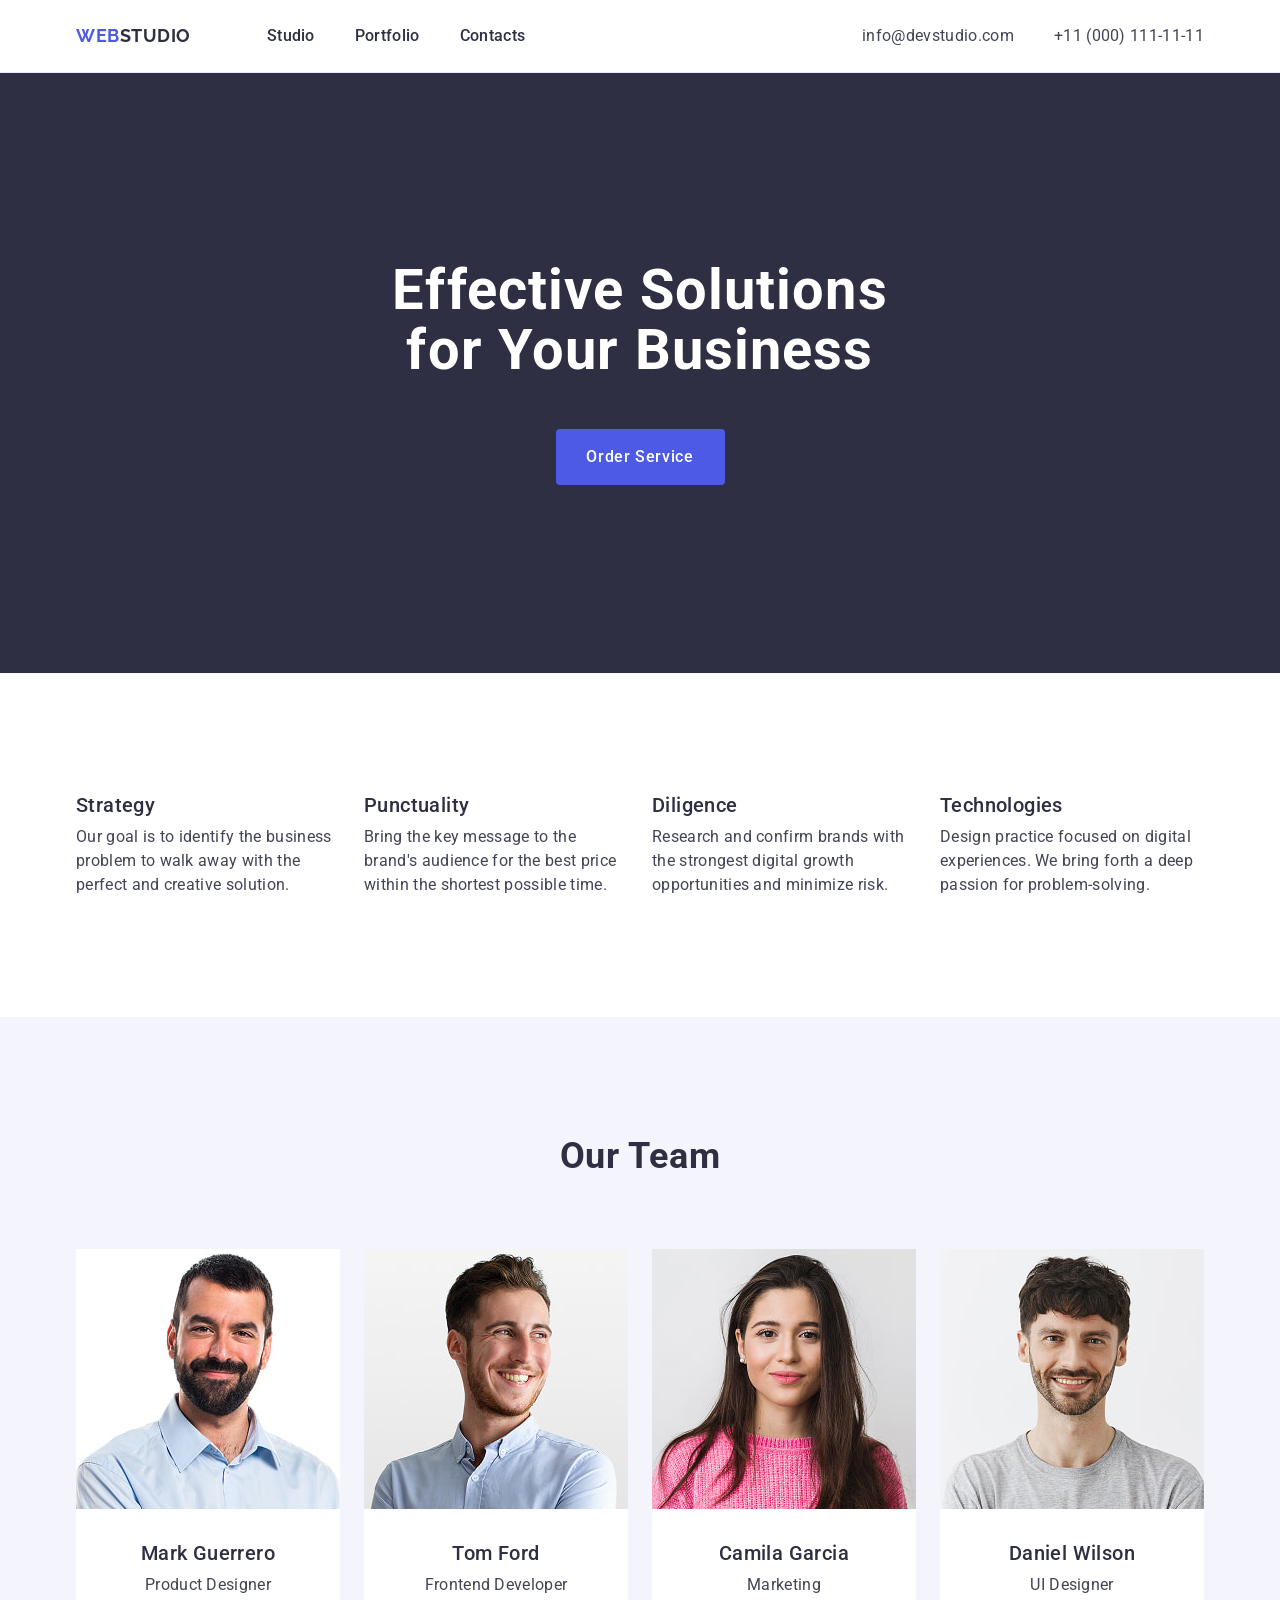
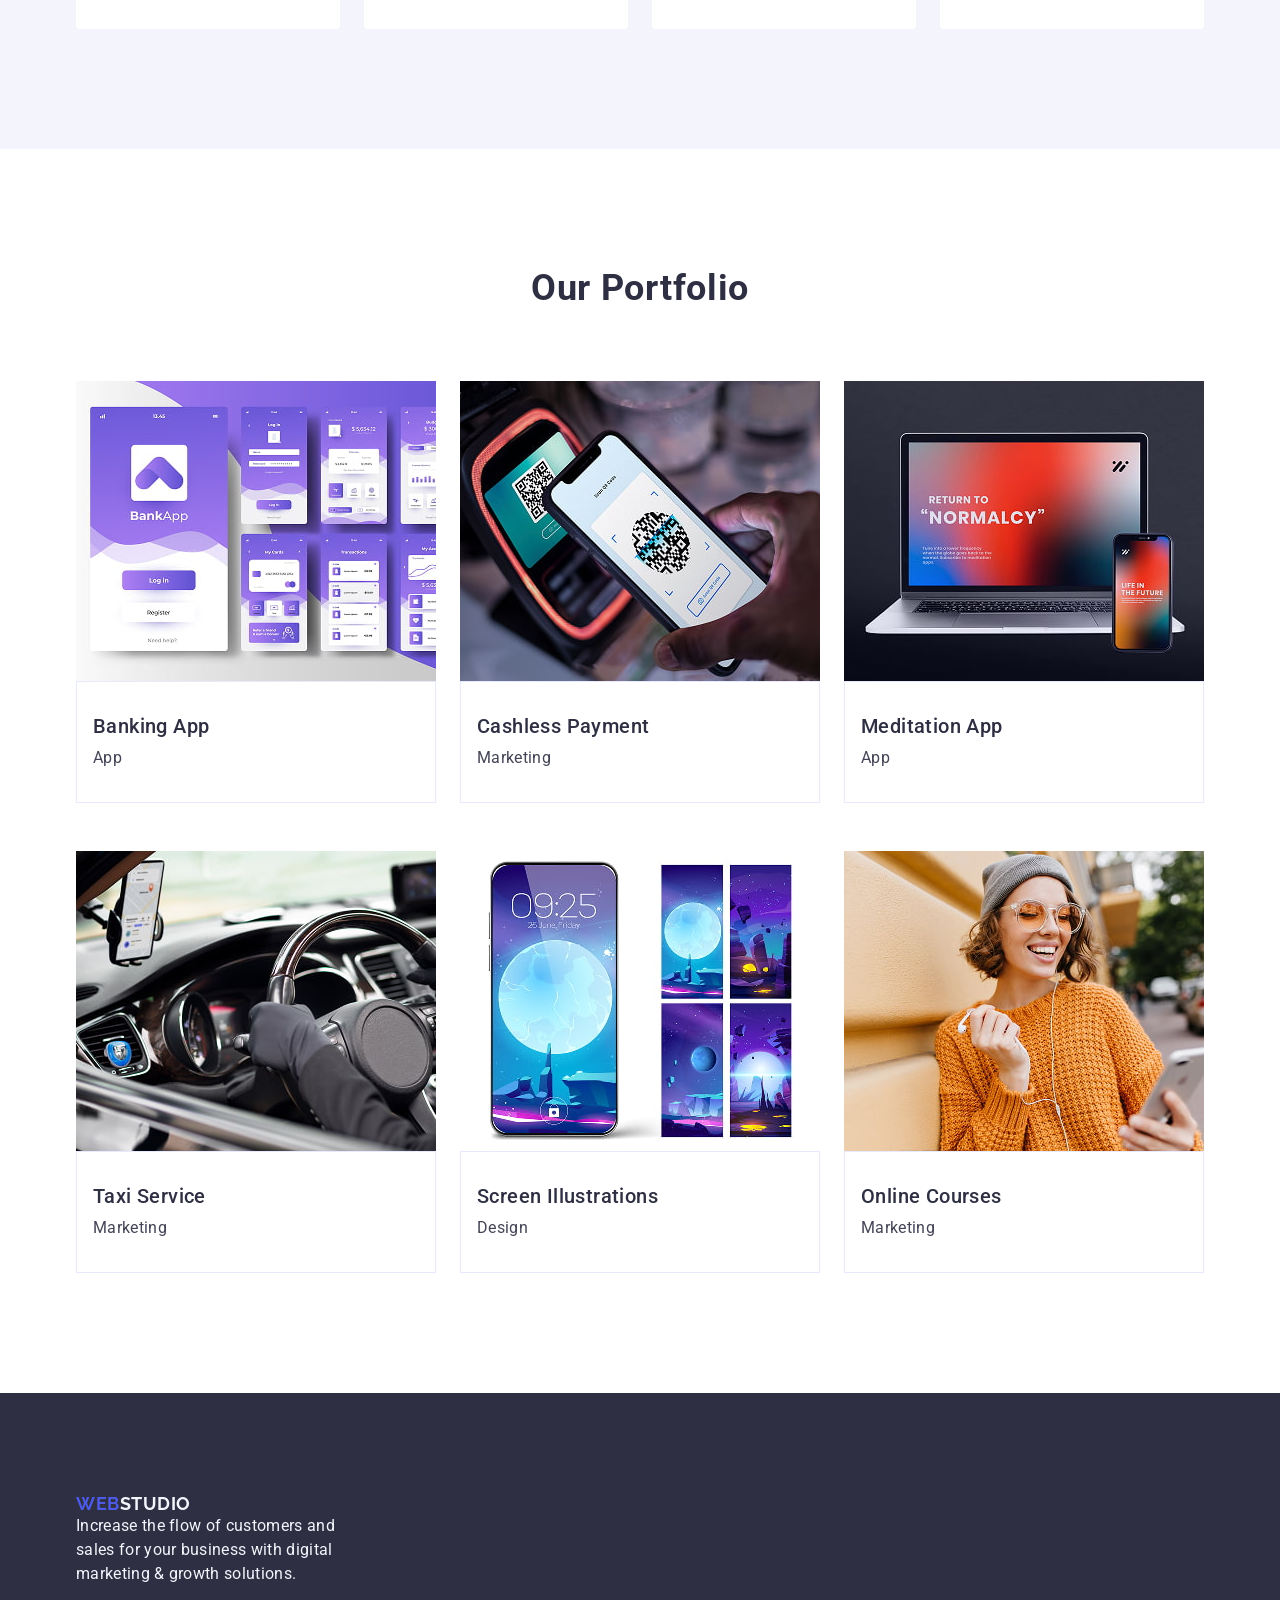
==== commit d9ce6b03: "upd" ====
--- a/index.html
+++ b/index.html
@@ -88,28 +88,28 @@
                 <ul class="team-list">
                     <li class="team-item">
                         <img class="team-card" src="./images/ourteam/markguerrero.jpg" alt="Mark Guerrero" width="264" height="260">
-                        <div class="container-card">
+                        <div class="container-card team-container">
                             <h3 class="team-second-title title-medium">Mark Guerrero</h3>
                             <p class="team-txt small-font">Product Designer</p>
                         </div>
                     </li>
                     <li class="team-item">
                         <img class="team-card" src="./images/ourteam/tomford.jpg" alt="Tom Ford" width="264" height="260">
-                        <div class="container-card">
+                        <div class="container-card team-container">
                             <h3 class="team-second-title title-medium">Tom Ford</h3>
                             <p class="team-txt small-font">Frontend Developer</p>
                         </div>
                     </li>
                     <li class="team-item">
                         <img class="team-card" src="./images/ourteam/camilagarcia.jpg" alt="Camila Garcia" width="264" height="260">
-                        <div class="container-card">
+                        <div class="container-card team-container">
                             <h3 class="team-second-title title-medium">Camila Garcia</h3>
                             <p class="team-txt small-font">Marketing</p>
                         </div>
                     </li>
                     <li class="team-item">
                         <img class="team-card" src="./images/ourteam/danielwilson.jpg" alt="Daniel Wilson" width="264" height="260">
-                        <div class="container-card">
+                        <div class="container-card team-container">
                             <h3 class="team-second-title title-medium">Daniel Wilson</h3>
                             <p class="team-txt small-font">UI Designer</p>
                         </div>
@@ -124,28 +124,28 @@
 <ul class="portfolio-list">
     <li class="portfolio-item">
         <img class="portfolio-card" src="./images/portfolio/img5.jpg" alt="Banking App" width="360" height="300">
-        <div class="container-card"> 
+        <div class="container-card portfolio-container"> 
         <h3 class="portfolio-second-title title-medium">Banking App</h3>
         <p class="portfolio-txt small-font">App</p>
         </div>
     </li>
     <li class="portfolio-item">
         <img class="portfolio-card" src="./images/portfolio/img4.jpg" alt="Cashless Payment" width="360" height="300">
-        <div class="container-card">
+        <div class="container-card portfolio-container">
         <h3 class="portfolio-second-title title-medium">Cashless Payment</h3>
         <p class="portfolio-txt small-font">Marketing</p>
         </div>
     </li>
     <li class="portfolio-item">
         <img class="portfolio-card" src="./images/portfolio/img3.jpg" alt="Meditation App" width="360" height="300">
-        <div class="container-card">
+        <div class="container-card portfolio-container">
         <h3 class="portfolio-second-title title-medium">Meditation App</h3>
         <p class="portfolio-txt small-font">App</p>
         </div>
     </li>
     <li class="portfolio-item">
         <img class="portfolio-card" src="./images/portfolio/img2.jpg" alt="Taxi Service" width="360" height="300">
-        <div class="container-card">
+        <div class="container-card portfolio-container">
         <h3 class="portfolio-second-title title-medium">Taxi Service</h3>
         <p class="portfolio-txt small-font">Marketing</p>
         </div>
@@ -153,14 +153,14 @@
     <li class="portfolio-item">
         <img class="portfolio-card" src="./images/portfolio/img1.jpg" alt="Screen Illustrations" width="360"
             height="300">
-            <div class="container-card">
+            <div class="container-card portfolio-container">
         <h3 class="portfolio-second-title title-medium">Screen Illustrations</h3>
         <p class="portfolio-txt small-font">Design</p>
             </div>
     </li>
     <li class="portfolio-item">
         <img class="portfolio-card" src="./images/portfolio/img.jpg" alt="Online Courses" width="360" height="300">
-        <div class="container-card">
+        <div class="container-card portfolio-container">
         <h3 class="portfolio-second-title title-medium">Online Courses</h3>
         <p class="portfolio-txt small-font">Marketing</p>
         </div>
@@ -172,7 +172,7 @@
     <!-- FOOTER PAGE -->
     <footer class="page-footer">
         <div class="container">
-    <a class="main-logo" href="./index.html">Web<span class="footer-txt">Studio</span></a>
+    <a class="main-logo  portfolio-containerfooter-logo" href="./index.html">Web<span class="footer-txt">Studio</span></a>
     <p class="footer-txt small-font">Increase the flow of customers and sales for your business with digital marketing &
     growth solutions.
     </p>
--- a/css/styles.css
+++ b/css/styles.css
@@ -6,6 +6,7 @@
     --main-hover-cl: #404bbf;
     --white-cl: #ffffff;
     --cloud-cl: #f4f4fd;
+    --border-cl: #e7e9fc;
     
 }
 
@@ -52,8 +53,8 @@
 
 .container {
     max-width: 1158px;
-    padding-left: 16px;
-    padding-right: 16px;
+    padding-left: 15px;
+    padding-right: 15px;
     margin-left: auto;
     margin-right: auto;
 }
@@ -83,7 +84,6 @@
 .small-font {
     line-height: 1.50;
     letter-spacing: 0.02em;
-    margin-top: 8px;
 }
 
 .title-bold {
@@ -103,6 +103,7 @@
     line-height: 1.20;
     letter-spacing: 0.02em;
     color: var(--secondary-cl);
+    margin-bottom: 8px;
 }
 
 .sections {
@@ -129,14 +130,17 @@
 /* ===================== HEADER STYLES ===================== */
 
 .page-header {
-    margin-bottom: 3px;
-}
+    border-bottom: 1px solid var(--border-cl);
+}
+
+.logo-header {
+    margin-right: 76px
+}
+
 .page-navigation {
     display: flex;
     align-items: center;
     margin-right: auto;
-    gap: 76px;
-
 }
 
 .menu {
@@ -172,7 +176,6 @@
     display: block;
     padding-top: 24px;
     padding-bottom: 24px;
-    margin-top: 0;
 }
 
 .address-menu-link:hover,
@@ -210,7 +213,7 @@
     text-align: center;
     border: none;
     border-radius: 4px;
-    width: 169px;
+    min-width: 169px;
     height: 56px;
 
 }
@@ -222,7 +225,7 @@
 /* ===================== FEATURE STYLES ===================== */
 .feature-list {
     display: flex;
-    column-gap: 24px;
+    gap: 24px;
 }
 
 .feature-item {
@@ -242,13 +245,13 @@
 
 .team-list {
     display: flex;
-    column-gap: 24px;
+    gap: 24px;
 }
 
 .team-item {
     background-color: var(--white-cl);
     width: calc((100% - 3 * 24px) / 4);
-    border-radius: 0 0 4px 4px
+    border-radius: 0 0 4px 4px;
 }
 
 .team-second-title {
@@ -259,6 +262,10 @@
     text-align: center;
 }
 
+.team-container {
+    padding-left: 0;
+    padding-right: 0;
+}
 
 /* ===================== PORTFOLIO STYLES ===================== */
 
@@ -270,17 +277,13 @@
 }
 
 .portfolio-item {
-    width: calc((100% - 2 * 24px) / 3);
+    width: calc((100% - 48px) / 3);
     row-gap: 10px;
     
 }
 
-.portfolio-second-title {
-    /* margin-left: 16px; */
-}
-
-.portfolio-txt {
-    /* margin-left: 16px; */
+.portfolio-container {
+    border: 1px solid var(--border-cl);
 }
 
 /* ===================== FOOTER STYLES ===================== */
@@ -290,9 +293,13 @@
     padding: 100px 0;
 }
 
+.footer-logo {
+    display: inline-block;
+    margin-bottom: 16px;
+}
+
 .footer-txt {
     color: var(--cloud-cl);
     max-width: 264px;
-    margin-top: 16px;
-    margin-bottom: 0px;
+    margin-top: 0;
 }
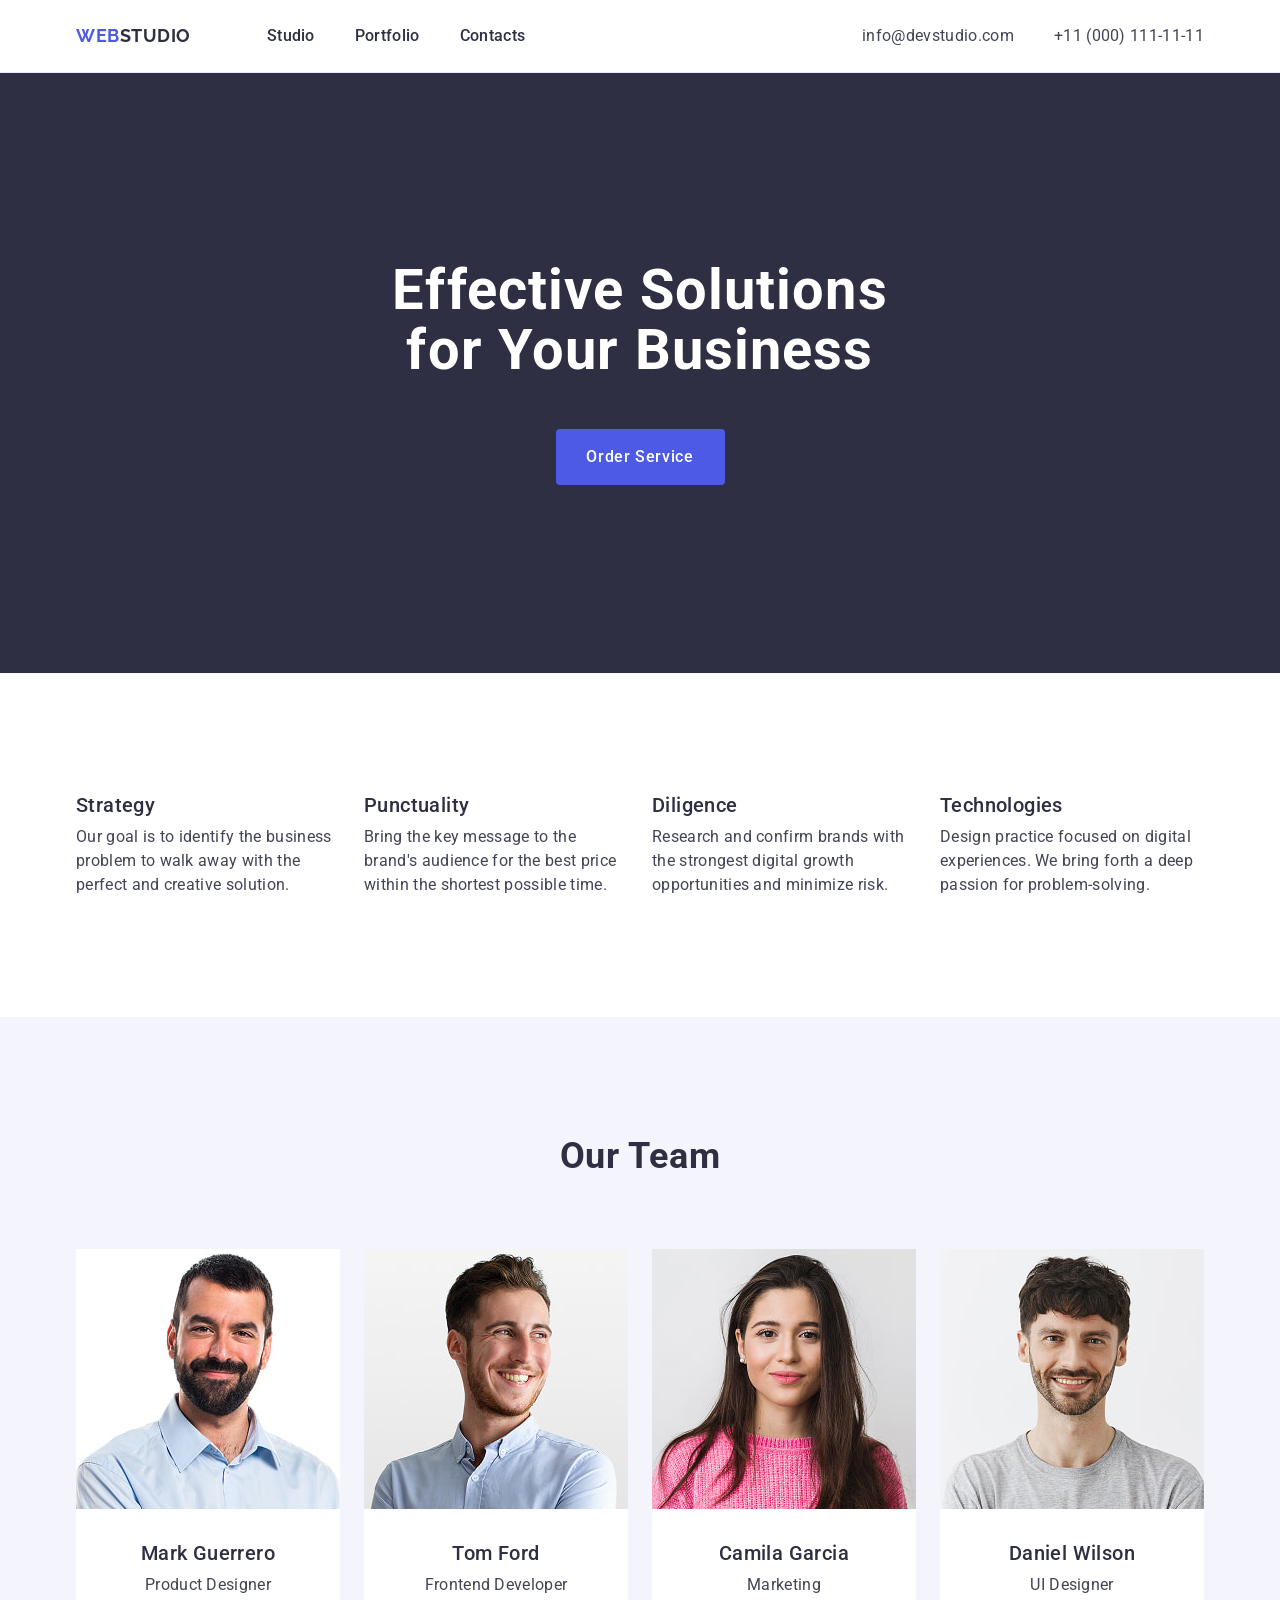
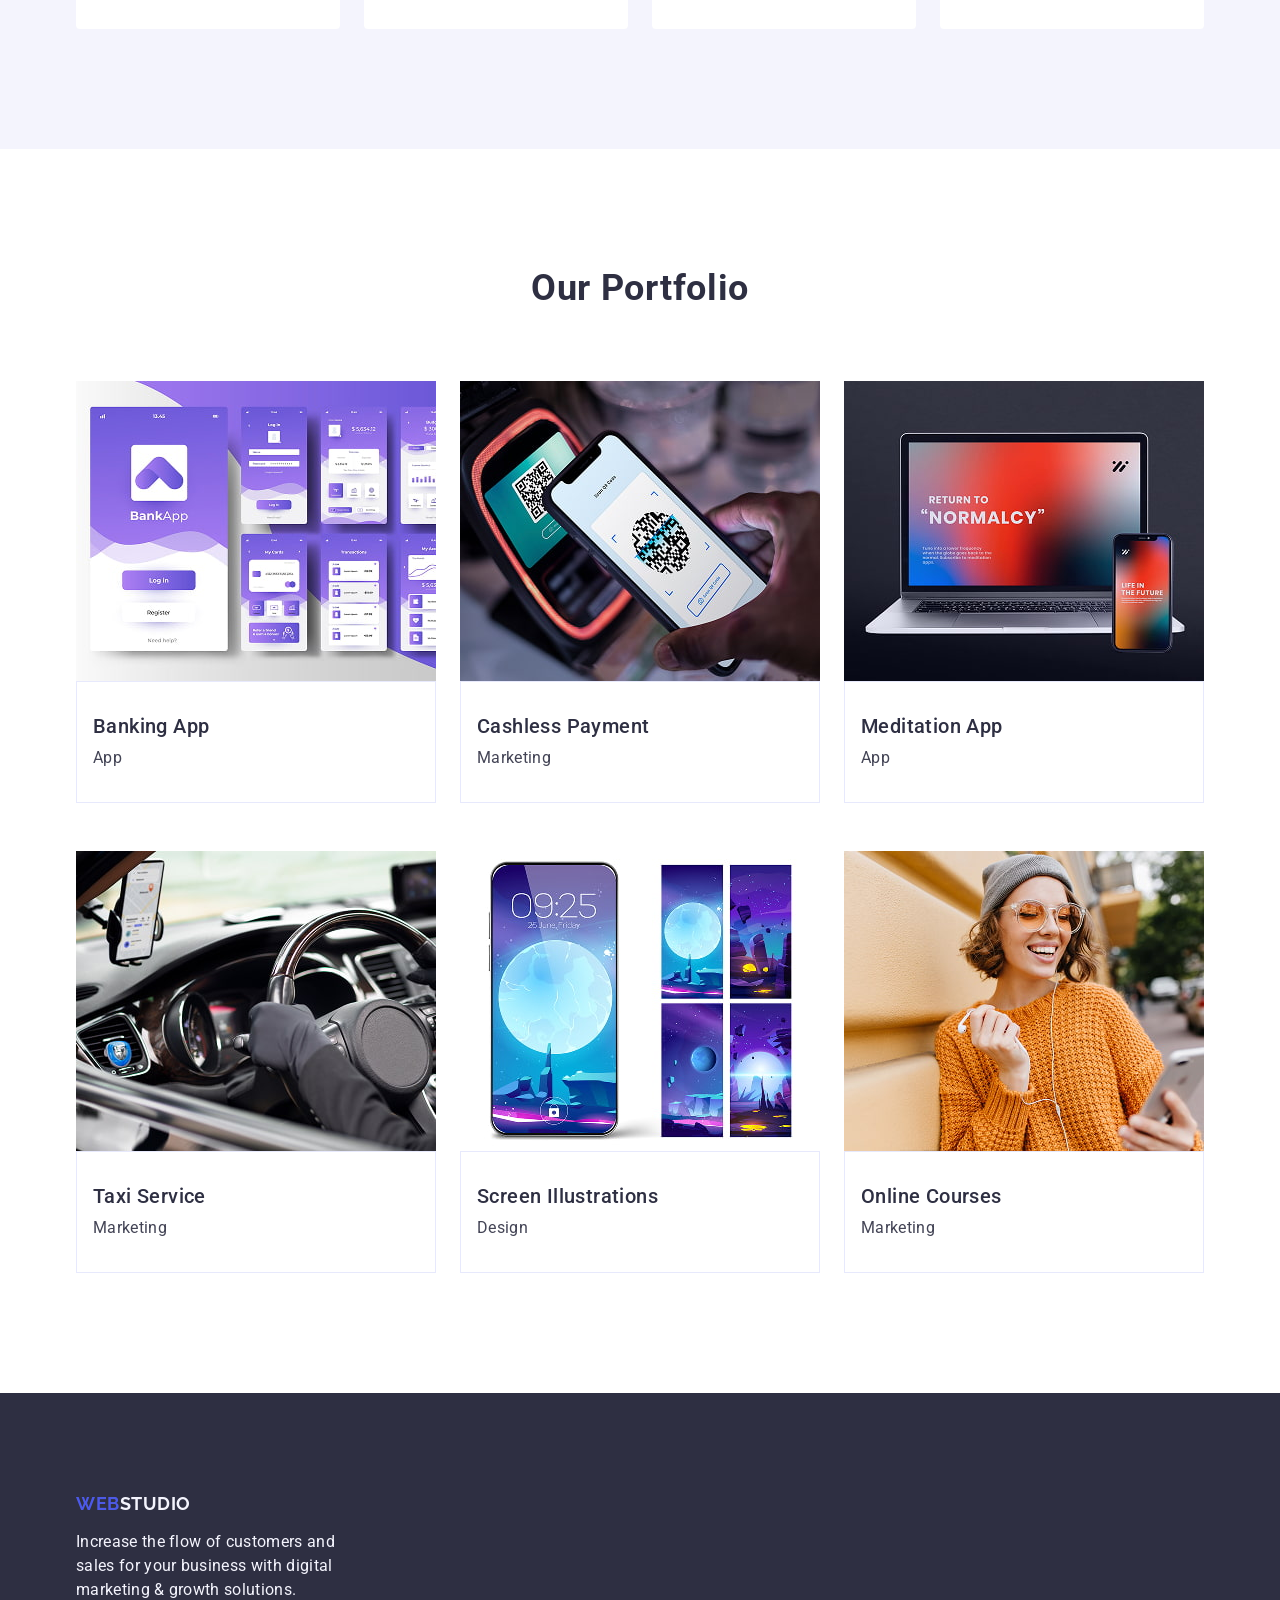
==== commit 3efdf093: "upd" ====
--- a/index.html
+++ b/index.html
@@ -172,7 +172,7 @@
     <!-- FOOTER PAGE -->
     <footer class="page-footer">
         <div class="container">
-    <a class="main-logo  portfolio-containerfooter-logo" href="./index.html">Web<span class="footer-txt">Studio</span></a>
+    <a class="main-logo footer-logo" href="./index.html">Web<span class="footer-txt">Studio</span></a>
     <p class="footer-txt small-font">Increase the flow of customers and sales for your business with digital marketing &
     growth solutions.
     </p>
--- a/css/styles.css
+++ b/css/styles.css
@@ -134,7 +134,7 @@
 }
 
 .logo-header {
-    margin-right: 76px
+    margin-right: 76px;
 }
 
 .page-navigation {
@@ -283,6 +283,7 @@
 }
 
 .portfolio-container {
+    border-top: none;
     border: 1px solid var(--border-cl);
 }
 
